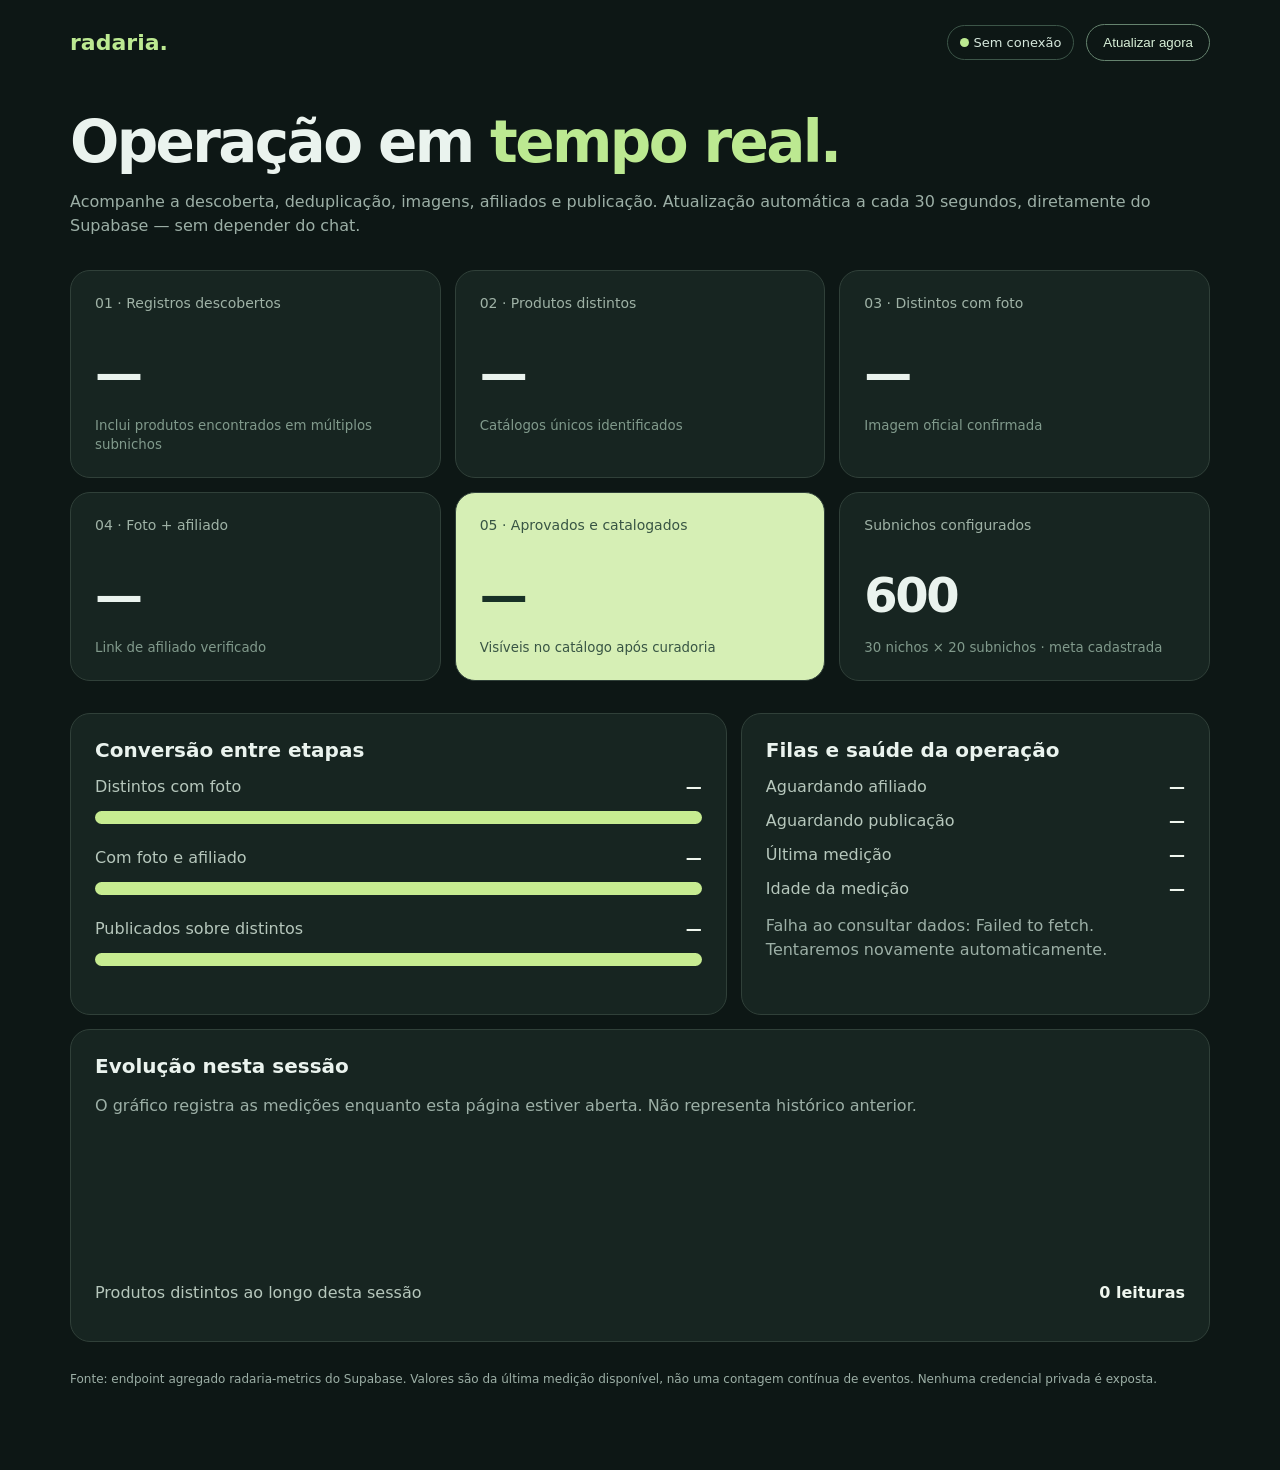
==== radaria/operacao.html @ ef7fac66 "Launch standalone live RadarIA pipeline operations dashboard" ====
<!doctype html>
<html lang="pt-BR"><head><meta charset="utf-8"><meta name="viewport" content="width=device-width,initial-scale=1"><meta name="theme-color" content="#101e1b"><title>RadarIA | Operação ao vivo</title>
<style>
:root{font-family:Inter,system-ui,-apple-system,sans-serif;color:#eaf3ee;background:#0d1715}*{box-sizing:border-box}body{margin:0}.shell{max-width:1180px;margin:auto;padding:24px 20px 70px}header{display:flex;align-items:center;justify-content:space-between;gap:14px;flex-wrap:wrap}a{color:#bce991}header a{text-decoration:none;font-weight:800;font-size:22px}h1{font-size:clamp(32px,5vw,58px);line-height:1.08;letter-spacing:-.045em;margin:50px 0 12px}p{color:#9cafa6;line-height:1.5}.top{display:flex;gap:12px;align-items:center;flex-wrap:wrap}.dot{width:9px;height:9px;background:#bce991;border-radius:50%;display:inline-block}.pill{border:1px solid #3c5548;padding:9px 12px;border-radius:100px;font-size:13px;color:#d6e8dd}.grid{display:grid;grid-template-columns:repeat(3,minmax(0,1fr));gap:14px;margin:32px 0}.card,.panel{background:#172521;border:1px solid #304039;border-radius:20px;padding:24px}.card span{display:block;color:#9fb2a6;font-size:14px;min-height:36px}.card strong{display:block;font-size:clamp(30px,4vw,48px);letter-spacing:-.05em;margin:14px 0}.card small{color:#819a8c}.card.primary{background:#d6efb5;color:#183126}.card.primary span,.card.primary small{color:#385544}.row{display:grid;grid-template-columns:1.4fr 1fr;gap:14px}.bar{height:13px;background:#30453b;border-radius:99px;overflow:hidden;margin:14px 0 24px}.bar>div{height:100%;background:#c7ec91;transition:width .6s}h2{margin:0 0 14px;font-size:20px}.pair{display:flex;justify-content:space-between;gap:12px;color:#b6c7bc;margin:15px 0}.pair strong{color:#eff6ee}button{border:1px solid #65836e;border-radius:100px;padding:10px 16px;background:transparent;color:#d8f0d8;cursor:pointer}button:hover{background:#2d4539}.warning{color:#ffc48b}#error{min-height:24px}.foot{font-size:12px;margin-top:28px}svg{width:100%;height:130px;overflow:visible}.chart{stroke:#bce991;fill:none;stroke-width:3;stroke-linecap:round;stroke-linejoin:round}@media(max-width:760px){.grid{grid-template-columns:repeat(2,minmax(0,1fr))}.row{grid-template-columns:1fr}.card,.panel{padding:17px}}@media(max-width:430px){.grid{grid-template-columns:1fr 1fr}.card strong{font-size:29px}.card span{font-size:12px}}
</style></head><body><div class="shell"><header><a href="./">radaria<span style="color:#bce991">.</span></a><div class="top"><span class="pill"><span class="dot"></span> <span id="status">Conectando</span></span><button id="refresh" type="button">Atualizar agora</button></div></header>
<h1>Operação em <span style="color:#bce991">tempo real.</span></h1><p>Acompanhe a descoberta, deduplicação, imagens, afiliados e publicação. Atualização automática a cada 30 segundos, diretamente do Supabase — sem depender do chat.</p>
<div class="grid" aria-live="polite">
<div class="card"><span>01 · Registros descobertos</span><strong id="discovered_records">—</strong><small>Inclui produtos encontrados em múltiplos subnichos</small></div>
<div class="card"><span>02 · Produtos distintos</span><strong id="distinct_products">—</strong><small>Catálogos únicos identificados</small></div>
<div class="card"><span>03 · Distintos com foto</span><strong id="distinct_with_photo">—</strong><small>Imagem oficial confirmada</small></div>
<div class="card"><span>04 · Foto + afiliado</span><strong id="distinct_with_photo_affiliate">—</strong><small>Link de afiliado verificado</small></div>
<div class="card primary"><span>05 · Aprovados e catalogados</span><strong id="approved_cataloged">—</strong><small>Visíveis no catálogo após curadoria</small></div>
<div class="card"><span>Subnichos configurados</span><strong>600</strong><small>30 nichos × 20 subnichos · meta cadastrada</small></div>
</div>
<div class="row"><section class="panel"><h2>Conversão entre etapas</h2><div class="pair"><span>Distintos com foto</span><strong id="photoRate">—</strong></div><div class="bar"><div id="photoBar"></div></div><div class="pair"><span>Com foto e afiliado</span><strong id="affiliateRate">—</strong></div><div class="bar"><div id="affiliateBar"></div></div><div class="pair"><span>Publicados sobre distintos</span><strong id="publishRate">—</strong></div><div class="bar"><div id="publishBar"></div></div></section>
<section class="panel"><h2>Filas e saúde da operação</h2><div class="pair"><span>Aguardando afiliado</span><strong id="affiliate_queue">—</strong></div><div class="pair"><span>Aguardando publicação</span><strong id="publication_queue">—</strong></div><div class="pair"><span>Última medição</span><strong id="measured">—</strong></div><div class="pair"><span>Idade da medição</span><strong id="lag">—</strong></div><p id="error" role="status"></p></section></div>
<section class="panel" style="margin-top:14px"><h2>Evolução nesta sessão</h2><p>O gráfico registra as medições enquanto esta página estiver aberta. Não representa histórico anterior.</p><svg viewBox="0 0 800 130" preserveAspectRatio="none" role="img" aria-label="Evolução dos produtos distintos"><polyline id="line" class="chart" points=""></polyline></svg><div class="pair"><span>Produtos distintos ao longo desta sessão</span><strong id="points">0 leituras</strong></div></section>
<p class="foot">Fonte: endpoint agregado radaria-metrics do Supabase. Valores são da última medição disponível, não uma contagem contínua de eventos. Nenhuma credencial privada é exposta.</p></div>
<script>
(()=>{'use strict';const api='https://btqbgzkhnfjskpvhjhgy.supabase.co/functions/v1/radaria-metrics';const ids=['discovered_records','distinct_products','distinct_with_photo','distinct_with_photo_affiliate','approved_cataloged','affiliate_queue','publication_queue'];const el=id=>document.getElementById(id);const fmt=n=>n.toLocaleString('pt-BR');let latest=null,points=[],busy=false;function percent(a,b){return b?100*a/b:0}function bar(id,v){el(id).style.width=Math.min(100,Math.max(0,v))+'%'}function render(){if(!latest)return;const d=latest;for(const k of ids)el(k).textContent=fmt(d[k]);for(const [label,b,part] of [['photoRate','photoBar','distinct_with_photo'],['affiliateRate','affiliateBar','distinct_with_photo_affiliate'],['publishRate','publishBar','approved_cataloged']]){const p=percent(d[part],d.distinct_products);el(label).textContent=p.toFixed(1).replace('.',',')+'%';bar(b,p)}const date=new Date(d.measured_at);el('measured').textContent=date.toLocaleString('pt-BR',{timeZone:'America/Sao_Paulo'});const mins=Math.max(0,Math.floor((Date.now()-date.getTime())/60000));el('lag').textContent=mins+' min';el('status').textContent=mins>30?'Dados atrasados':'Dados conectados';el('status').className=mins>30?'warning':'';if(mins>30)el('error').textContent='Atenção: nenhuma medição nova há mais de 30 minutos.';else el('error').textContent='';const values=points.map(p=>p.value),min=Math.min(...values),max=Math.max(...values),range=Math.max(1,max-min);el('line').setAttribute('points',values.map((v,i)=>(i*800/Math.max(1,values.length-1)).toFixed(1)+','+(118-(v-min)/range*105).toFixed(1)).join(' '));el('points').textContent=points.length+' leituras'}async function load(){if(busy)return;busy=true;try{const controller=new AbortController(),timeout=setTimeout(()=>controller.abort(),12000);let res;try{res=await fetch(api,{cache:'no-store',signal:controller.signal})}finally{clearTimeout(timeout)}if(!res.ok)throw Error('HTTP '+res.status);const d=await res.json();if(!ids.every(k=>Number.isSafeInteger(d[k])&&d[k]>=0)||!Number.isFinite(Date.parse(d.measured_at)))throw Error('Resposta inválida');if(d.distinct_with_photo>d.distinct_products||d.distinct_with_photo_affiliate>d.distinct_with_photo||d.approved_cataloged>d.distinct_products)throw Error('Métricas inconsistentes');latest=d;points.push({at:Date.now(),value:d.distinct_products});if(points.length>120)points.shift();render()}catch(err){el('status').textContent='Sem conexão';el('error').textContent='Falha ao consultar dados: '+err.message+'. Tentaremos novamente automaticamente.'}finally{busy=false}}el('refresh').addEventListener('click',load);load();setInterval(load,30000);setInterval(render,60000)})();
</script></body></html>
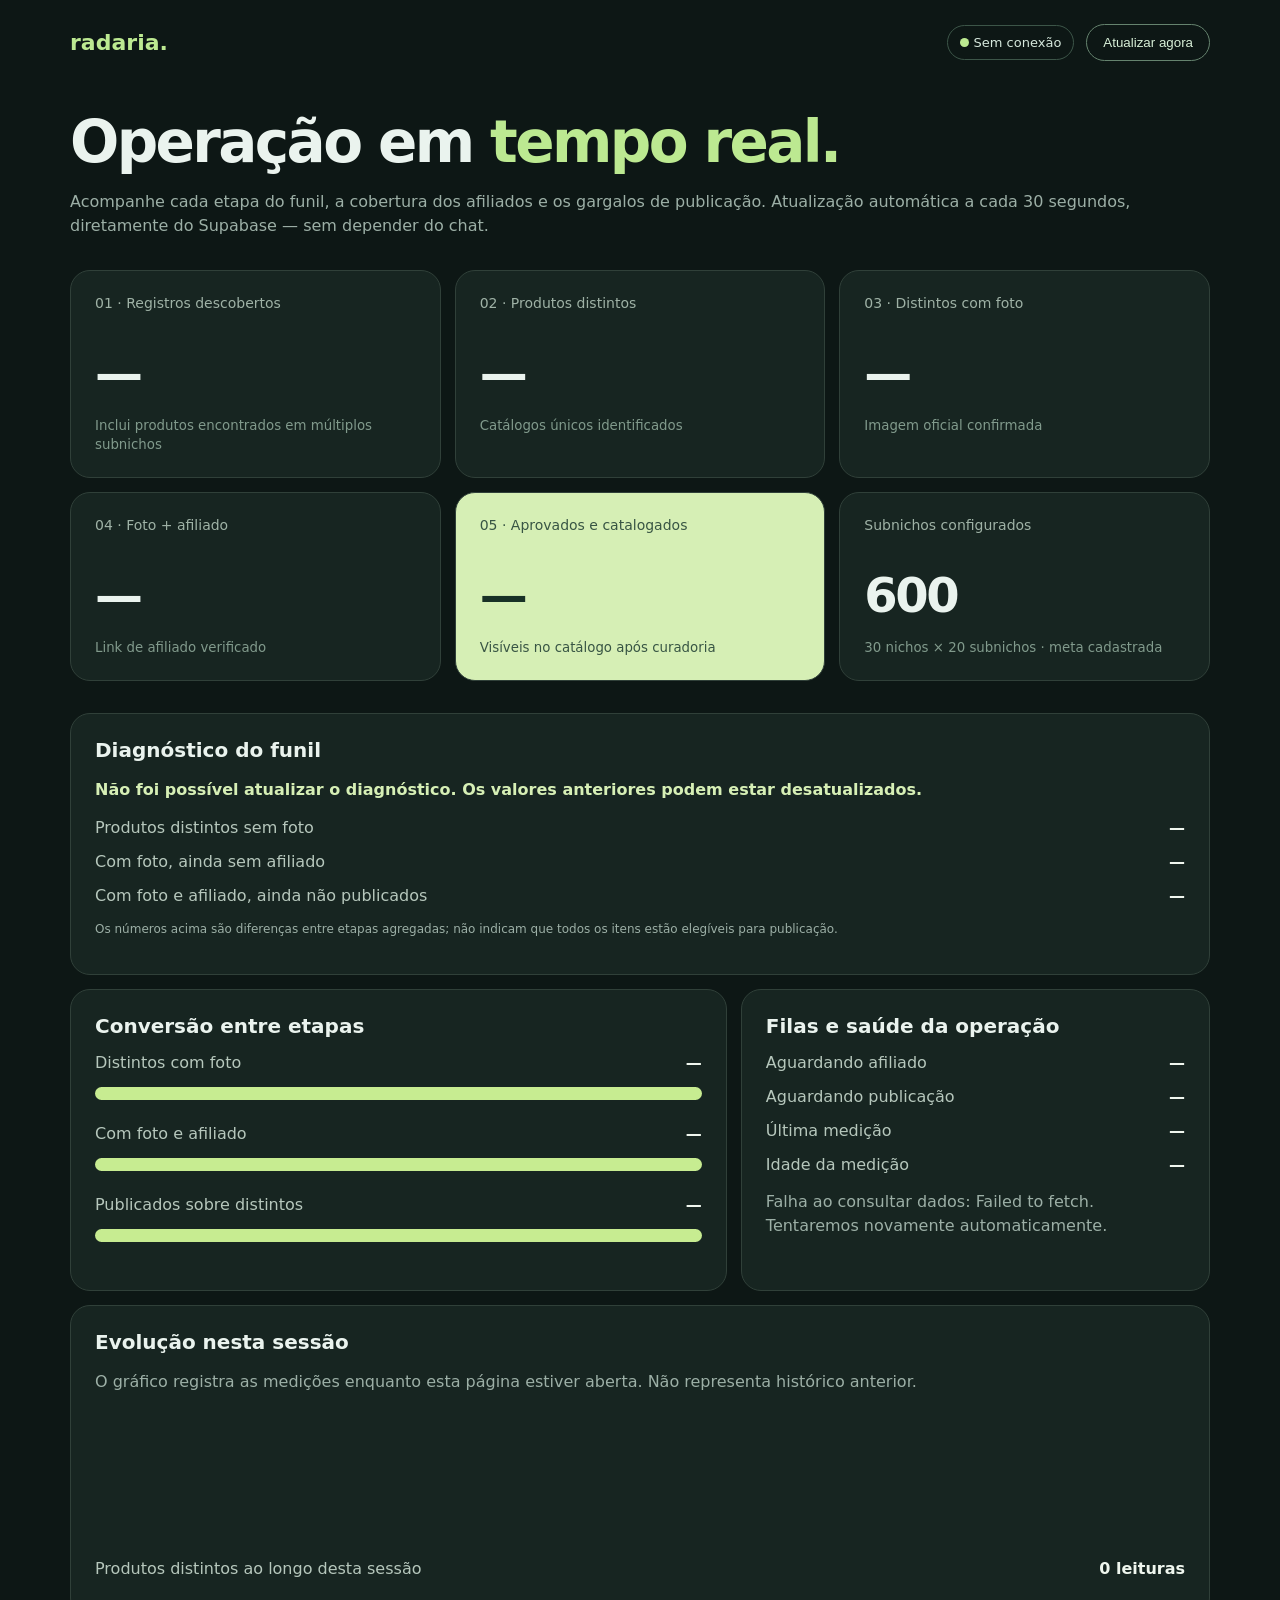
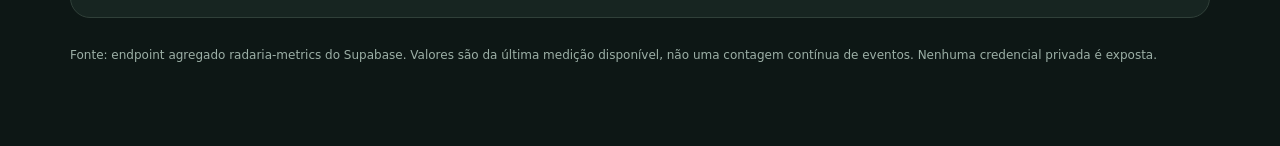
==== commit 85247b69: "Add mobile-friendly stage gap diagnosis and affiliate funnel visibility to RadarIA operations dashbo" ====
--- a/radaria/operacao.html
+++ b/radaria/operacao.html
@@ -1,9 +1,9 @@
 <!doctype html>
 <html lang="pt-BR"><head><meta charset="utf-8"><meta name="viewport" content="width=device-width,initial-scale=1"><meta name="theme-color" content="#101e1b"><title>RadarIA | Operação ao vivo</title>
 <style>
-:root{font-family:Inter,system-ui,-apple-system,sans-serif;color:#eaf3ee;background:#0d1715}*{box-sizing:border-box}body{margin:0}.shell{max-width:1180px;margin:auto;padding:24px 20px 70px}header{display:flex;align-items:center;justify-content:space-between;gap:14px;flex-wrap:wrap}a{color:#bce991}header a{text-decoration:none;font-weight:800;font-size:22px}h1{font-size:clamp(32px,5vw,58px);line-height:1.08;letter-spacing:-.045em;margin:50px 0 12px}p{color:#9cafa6;line-height:1.5}.top{display:flex;gap:12px;align-items:center;flex-wrap:wrap}.dot{width:9px;height:9px;background:#bce991;border-radius:50%;display:inline-block}.pill{border:1px solid #3c5548;padding:9px 12px;border-radius:100px;font-size:13px;color:#d6e8dd}.grid{display:grid;grid-template-columns:repeat(3,minmax(0,1fr));gap:14px;margin:32px 0}.card,.panel{background:#172521;border:1px solid #304039;border-radius:20px;padding:24px}.card span{display:block;color:#9fb2a6;font-size:14px;min-height:36px}.card strong{display:block;font-size:clamp(30px,4vw,48px);letter-spacing:-.05em;margin:14px 0}.card small{color:#819a8c}.card.primary{background:#d6efb5;color:#183126}.card.primary span,.card.primary small{color:#385544}.row{display:grid;grid-template-columns:1.4fr 1fr;gap:14px}.bar{height:13px;background:#30453b;border-radius:99px;overflow:hidden;margin:14px 0 24px}.bar>div{height:100%;background:#c7ec91;transition:width .6s}h2{margin:0 0 14px;font-size:20px}.pair{display:flex;justify-content:space-between;gap:12px;color:#b6c7bc;margin:15px 0}.pair strong{color:#eff6ee}button{border:1px solid #65836e;border-radius:100px;padding:10px 16px;background:transparent;color:#d8f0d8;cursor:pointer}button:hover{background:#2d4539}.warning{color:#ffc48b}#error{min-height:24px}.foot{font-size:12px;margin-top:28px}svg{width:100%;height:130px;overflow:visible}.chart{stroke:#bce991;fill:none;stroke-width:3;stroke-linecap:round;stroke-linejoin:round}@media(max-width:760px){.grid{grid-template-columns:repeat(2,minmax(0,1fr))}.row{grid-template-columns:1fr}.card,.panel{padding:17px}}@media(max-width:430px){.grid{grid-template-columns:1fr 1fr}.card strong{font-size:29px}.card span{font-size:12px}}
+:root{font-family:Inter,system-ui,-apple-system,sans-serif;color:#eaf3ee;background:#0d1715}*{box-sizing:border-box}body{margin:0}.shell{max-width:1180px;margin:auto;padding:24px 20px 70px}header{display:flex;align-items:center;justify-content:space-between;gap:14px;flex-wrap:wrap}a{color:#bce991}header a{text-decoration:none;font-weight:800;font-size:22px}h1{font-size:clamp(32px,5vw,58px);line-height:1.08;letter-spacing:-.045em;margin:50px 0 12px}p{color:#9cafa6;line-height:1.5}.top{display:flex;gap:12px;align-items:center;flex-wrap:wrap}.dot{width:9px;height:9px;background:#bce991;border-radius:50%;display:inline-block}.pill{border:1px solid #3c5548;padding:9px 12px;border-radius:100px;font-size:13px;color:#d6e8dd}.grid{display:grid;grid-template-columns:repeat(3,minmax(0,1fr));gap:14px;margin:32px 0}.card,.panel{background:#172521;border:1px solid #304039;border-radius:20px;padding:24px}.card span{display:block;color:#9fb2a6;font-size:14px;min-height:36px}.card strong{display:block;font-size:clamp(30px,4vw,48px);letter-spacing:-.05em;margin:14px 0}.card small{color:#819a8c}.card.primary{background:#d6efb5;color:#183126}.card.primary span,.card.primary small{color:#385544}.row{display:grid;grid-template-columns:1.4fr 1fr;gap:14px}.bar{height:13px;background:#30453b;border-radius:99px;overflow:hidden;margin:14px 0 24px}.bar>div{height:100%;background:#c7ec91;transition:width .6s}h2{margin:0 0 14px;font-size:20px}#diagnosis{color:#d6efb5;font-weight:600}.pair{display:flex;justify-content:space-between;gap:12px;color:#b6c7bc;margin:15px 0}.pair strong{color:#eff6ee}button{border:1px solid #65836e;border-radius:100px;padding:10px 16px;background:transparent;color:#d8f0d8;cursor:pointer}button:hover{background:#2d4539}.warning{color:#ffc48b}#error{min-height:24px}.foot{font-size:12px;margin-top:28px}svg{width:100%;height:130px;overflow:visible}.chart{stroke:#bce991;fill:none;stroke-width:3;stroke-linecap:round;stroke-linejoin:round}@media(max-width:760px){.grid{grid-template-columns:repeat(2,minmax(0,1fr))}.row{grid-template-columns:1fr}.card,.panel{padding:17px}}@media(max-width:430px){.grid{grid-template-columns:1fr 1fr}.card strong{font-size:29px}.card span{font-size:12px}}
 </style></head><body><div class="shell"><header><a href="./">radaria<span style="color:#bce991">.</span></a><div class="top"><span class="pill"><span class="dot"></span> <span id="status">Conectando</span></span><button id="refresh" type="button">Atualizar agora</button></div></header>
-<h1>Operação em <span style="color:#bce991">tempo real.</span></h1><p>Acompanhe a descoberta, deduplicação, imagens, afiliados e publicação. Atualização automática a cada 30 segundos, diretamente do Supabase — sem depender do chat.</p>
+<h1>Operação em <span style="color:#bce991">tempo real.</span></h1><p>Acompanhe cada etapa do funil, a cobertura dos afiliados e os gargalos de publicação. Atualização automática a cada 30 segundos, diretamente do Supabase — sem depender do chat.</p>
 <div class="grid" aria-live="polite">
 <div class="card"><span>01 · Registros descobertos</span><strong id="discovered_records">—</strong><small>Inclui produtos encontrados em múltiplos subnichos</small></div>
 <div class="card"><span>02 · Produtos distintos</span><strong id="distinct_products">—</strong><small>Catálogos únicos identificados</small></div>
@@ -12,10 +12,10 @@
 <div class="card primary"><span>05 · Aprovados e catalogados</span><strong id="approved_cataloged">—</strong><small>Visíveis no catálogo após curadoria</small></div>
 <div class="card"><span>Subnichos configurados</span><strong>600</strong><small>30 nichos × 20 subnichos · meta cadastrada</small></div>
 </div>
-<div class="row"><section class="panel"><h2>Conversão entre etapas</h2><div class="pair"><span>Distintos com foto</span><strong id="photoRate">—</strong></div><div class="bar"><div id="photoBar"></div></div><div class="pair"><span>Com foto e afiliado</span><strong id="affiliateRate">—</strong></div><div class="bar"><div id="affiliateBar"></div></div><div class="pair"><span>Publicados sobre distintos</span><strong id="publishRate">—</strong></div><div class="bar"><div id="publishBar"></div></div></section>
+<section class="panel" style="margin-bottom:14px" aria-label="Diagnóstico do funil"><h2>Diagnóstico do funil</h2><p id="diagnosis">Aguardando primeira medição.</p><div class="pair"><span>Produtos distintos sem foto</span><strong id="missingPhotos">—</strong></div><div class="pair"><span>Com foto, ainda sem afiliado</span><strong id="missingAffiliate">—</strong></div><div class="pair"><span>Com foto e afiliado, ainda não publicados</span><strong id="missingPublished">—</strong></div><p style="font-size:12px">Os números acima são diferenças entre etapas agregadas; não indicam que todos os itens estão elegíveis para publicação.</p></section><div class="row"><section class="panel"><h2>Conversão entre etapas</h2><div class="pair"><span>Distintos com foto</span><strong id="photoRate">—</strong></div><div class="bar"><div id="photoBar"></div></div><div class="pair"><span>Com foto e afiliado</span><strong id="affiliateRate">—</strong></div><div class="bar"><div id="affiliateBar"></div></div><div class="pair"><span>Publicados sobre distintos</span><strong id="publishRate">—</strong></div><div class="bar"><div id="publishBar"></div></div></section>
 <section class="panel"><h2>Filas e saúde da operação</h2><div class="pair"><span>Aguardando afiliado</span><strong id="affiliate_queue">—</strong></div><div class="pair"><span>Aguardando publicação</span><strong id="publication_queue">—</strong></div><div class="pair"><span>Última medição</span><strong id="measured">—</strong></div><div class="pair"><span>Idade da medição</span><strong id="lag">—</strong></div><p id="error" role="status"></p></section></div>
 <section class="panel" style="margin-top:14px"><h2>Evolução nesta sessão</h2><p>O gráfico registra as medições enquanto esta página estiver aberta. Não representa histórico anterior.</p><svg viewBox="0 0 800 130" preserveAspectRatio="none" role="img" aria-label="Evolução dos produtos distintos"><polyline id="line" class="chart" points=""></polyline></svg><div class="pair"><span>Produtos distintos ao longo desta sessão</span><strong id="points">0 leituras</strong></div></section>
 <p class="foot">Fonte: endpoint agregado radaria-metrics do Supabase. Valores são da última medição disponível, não uma contagem contínua de eventos. Nenhuma credencial privada é exposta.</p></div>
 <script>
-(()=>{'use strict';const api='https://btqbgzkhnfjskpvhjhgy.supabase.co/functions/v1/radaria-metrics';const ids=['discovered_records','distinct_products','distinct_with_photo','distinct_with_photo_affiliate','approved_cataloged','affiliate_queue','publication_queue'];const el=id=>document.getElementById(id);const fmt=n=>n.toLocaleString('pt-BR');let latest=null,points=[],busy=false;function percent(a,b){return b?100*a/b:0}function bar(id,v){el(id).style.width=Math.min(100,Math.max(0,v))+'%'}function render(){if(!latest)return;const d=latest;for(const k of ids)el(k).textContent=fmt(d[k]);for(const [label,b,part] of [['photoRate','photoBar','distinct_with_photo'],['affiliateRate','affiliateBar','distinct_with_photo_affiliate'],['publishRate','publishBar','approved_cataloged']]){const p=percent(d[part],d.distinct_products);el(label).textContent=p.toFixed(1).replace('.',',')+'%';bar(b,p)}const date=new Date(d.measured_at);el('measured').textContent=date.toLocaleString('pt-BR',{timeZone:'America/Sao_Paulo'});const mins=Math.max(0,Math.floor((Date.now()-date.getTime())/60000));el('lag').textContent=mins+' min';el('status').textContent=mins>30?'Dados atrasados':'Dados conectados';el('status').className=mins>30?'warning':'';if(mins>30)el('error').textContent='Atenção: nenhuma medição nova há mais de 30 minutos.';else el('error').textContent='';const values=points.map(p=>p.value),min=Math.min(...values),max=Math.max(...values),range=Math.max(1,max-min);el('line').setAttribute('points',values.map((v,i)=>(i*800/Math.max(1,values.length-1)).toFixed(1)+','+(118-(v-min)/range*105).toFixed(1)).join(' '));el('points').textContent=points.length+' leituras'}async function load(){if(busy)return;busy=true;try{const controller=new AbortController(),timeout=setTimeout(()=>controller.abort(),12000);let res;try{res=await fetch(api,{cache:'no-store',signal:controller.signal})}finally{clearTimeout(timeout)}if(!res.ok)throw Error('HTTP '+res.status);const d=await res.json();if(!ids.every(k=>Number.isSafeInteger(d[k])&&d[k]>=0)||!Number.isFinite(Date.parse(d.measured_at)))throw Error('Resposta inválida');if(d.distinct_with_photo>d.distinct_products||d.distinct_with_photo_affiliate>d.distinct_with_photo||d.approved_cataloged>d.distinct_products)throw Error('Métricas inconsistentes');latest=d;points.push({at:Date.now(),value:d.distinct_products});if(points.length>120)points.shift();render()}catch(err){el('status').textContent='Sem conexão';el('error').textContent='Falha ao consultar dados: '+err.message+'. Tentaremos novamente automaticamente.'}finally{busy=false}}el('refresh').addEventListener('click',load);load();setInterval(load,30000);setInterval(render,60000)})();
+(()=>{'use strict';const api='https://btqbgzkhnfjskpvhjhgy.supabase.co/functions/v1/radaria-metrics';const ids=['discovered_records','distinct_products','distinct_with_photo','distinct_with_photo_affiliate','approved_cataloged','affiliate_queue','publication_queue'];const el=id=>document.getElementById(id);const fmt=n=>n.toLocaleString('pt-BR');let latest=null,points=[],busy=false;function percent(a,b){return b?100*a/b:0}function bar(id,v){el(id).style.width=Math.min(100,Math.max(0,v))+'%'}function render(){if(!latest)return;const d=latest;for(const k of ids)el(k).textContent=fmt(d[k]);for(const [label,b,part] of [['photoRate','photoBar','distinct_with_photo'],['affiliateRate','affiliateBar','distinct_with_photo_affiliate'],['publishRate','publishBar','approved_cataloged']]){const p=percent(d[part],d.distinct_products);el(label).textContent=p.toFixed(1).replace('.',',')+'%';bar(b,p)}el('missingPhotos').textContent=fmt(d.distinct_products-d.distinct_with_photo);el('missingAffiliate').textContent=fmt(d.distinct_with_photo-d.distinct_with_photo_affiliate);el('missingPublished').textContent=fmt(Math.max(0,d.distinct_with_photo_affiliate-d.approved_cataloged));const gapPhoto=d.distinct_products-d.distinct_with_photo,gapAffiliate=d.distinct_with_photo-d.distinct_with_photo_affiliate,gapPublished=Math.max(0,d.distinct_with_photo_affiliate-d.approved_cataloged);const gaps=[{name:'imagens',value:gapPhoto},{name:'links de afiliado',value:gapAffiliate},{name:'publicação/curadoria',value:gapPublished}].sort((a,b)=>b.value-a.value);el('diagnosis').textContent='Maior lacuna entre etapas: '+gaps[0].name+' ('+fmt(gaps[0].value)+' produtos). A lacuna não equivale necessariamente a falha técnica.';const date=new Date(d.measured_at);el('measured').textContent=date.toLocaleString('pt-BR',{timeZone:'America/Sao_Paulo'});const mins=Math.max(0,Math.floor((Date.now()-date.getTime())/60000));el('lag').textContent=mins+' min';el('status').textContent=mins>30?'Dados atrasados':'Dados conectados';el('status').className=mins>30?'warning':'';if(mins>30)el('error').textContent='Atenção: nenhuma medição nova há mais de 30 minutos.';else el('error').textContent='';const values=points.map(p=>p.value),min=Math.min(...values),max=Math.max(...values),range=Math.max(1,max-min);el('line').setAttribute('points',values.map((v,i)=>(i*800/Math.max(1,values.length-1)).toFixed(1)+','+(118-(v-min)/range*105).toFixed(1)).join(' '));el('points').textContent=points.length+' leituras'}async function load(){if(busy)return;busy=true;try{const controller=new AbortController(),timeout=setTimeout(()=>controller.abort(),12000);let res;try{res=await fetch(api,{cache:'no-store',signal:controller.signal})}finally{clearTimeout(timeout)}if(!res.ok)throw Error('HTTP '+res.status);const d=await res.json();if(!ids.every(k=>Number.isSafeInteger(d[k])&&d[k]>=0)||!Number.isFinite(Date.parse(d.measured_at)))throw Error('Resposta inválida');if(d.distinct_with_photo>d.distinct_products||d.distinct_with_photo_affiliate>d.distinct_with_photo||d.approved_cataloged>d.distinct_products)throw Error('Métricas inconsistentes');latest=d;points.push({at:Date.now(),value:d.distinct_products});if(points.length>120)points.shift();render()}catch(err){el('status').textContent='Sem conexão';el('diagnosis').textContent='Não foi possível atualizar o diagnóstico. Os valores anteriores podem estar desatualizados.';el('error').textContent='Falha ao consultar dados: '+err.message+'. Tentaremos novamente automaticamente.'}finally{busy=false}}el('refresh').addEventListener('click',load);load();setInterval(load,30000);setInterval(render,60000)})();
 </script></body></html>
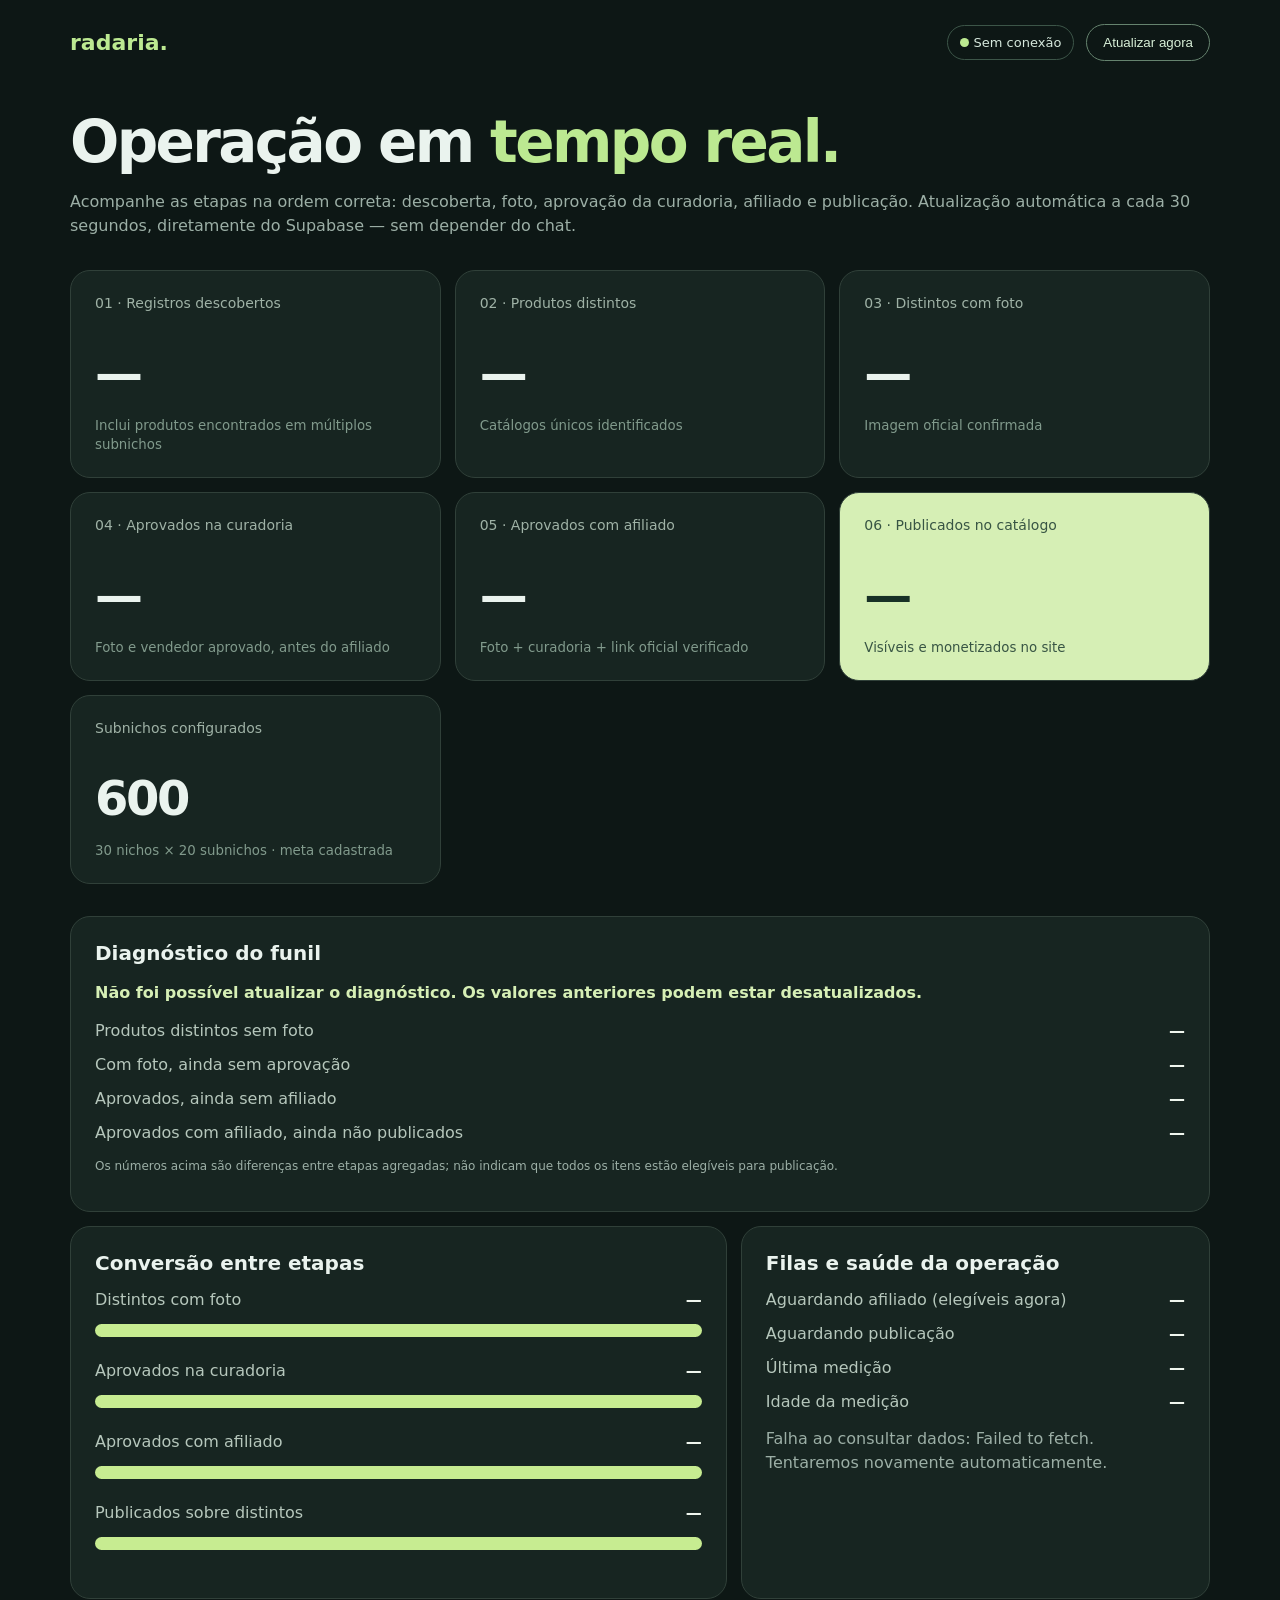
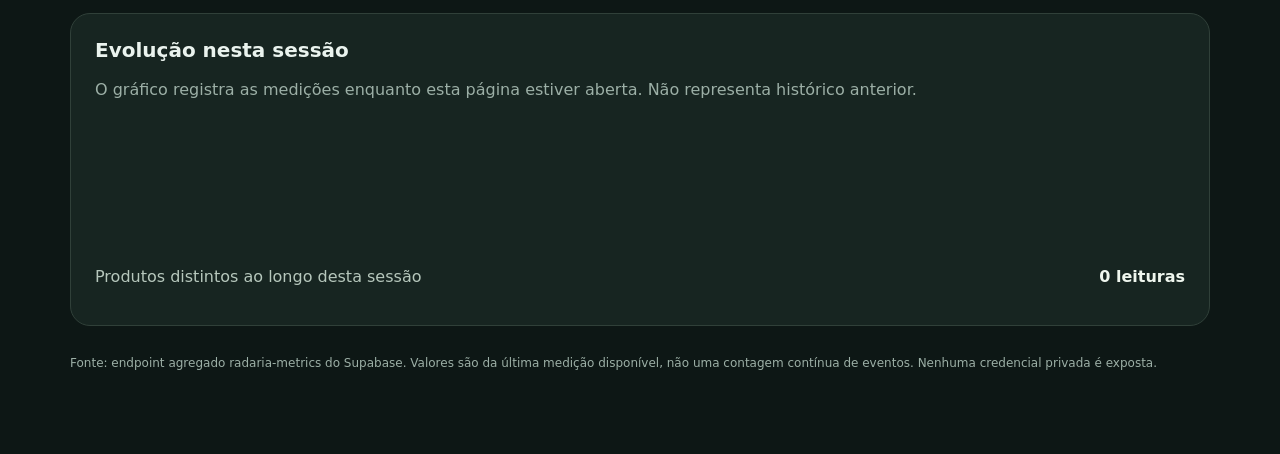
==== commit dacec1a9: "fix(radaria): correct full live operations funnel with curadoria approval ahead of affiliate and pub" ====
--- a/radaria/operacao.html
+++ b/radaria/operacao.html
@@ -3,19 +3,20 @@
 <style>
 :root{font-family:Inter,system-ui,-apple-system,sans-serif;color:#eaf3ee;background:#0d1715}*{box-sizing:border-box}body{margin:0}.shell{max-width:1180px;margin:auto;padding:24px 20px 70px}header{display:flex;align-items:center;justify-content:space-between;gap:14px;flex-wrap:wrap}a{color:#bce991}header a{text-decoration:none;font-weight:800;font-size:22px}h1{font-size:clamp(32px,5vw,58px);line-height:1.08;letter-spacing:-.045em;margin:50px 0 12px}p{color:#9cafa6;line-height:1.5}.top{display:flex;gap:12px;align-items:center;flex-wrap:wrap}.dot{width:9px;height:9px;background:#bce991;border-radius:50%;display:inline-block}.pill{border:1px solid #3c5548;padding:9px 12px;border-radius:100px;font-size:13px;color:#d6e8dd}.grid{display:grid;grid-template-columns:repeat(3,minmax(0,1fr));gap:14px;margin:32px 0}.card,.panel{background:#172521;border:1px solid #304039;border-radius:20px;padding:24px}.card span{display:block;color:#9fb2a6;font-size:14px;min-height:36px}.card strong{display:block;font-size:clamp(30px,4vw,48px);letter-spacing:-.05em;margin:14px 0}.card small{color:#819a8c}.card.primary{background:#d6efb5;color:#183126}.card.primary span,.card.primary small{color:#385544}.row{display:grid;grid-template-columns:1.4fr 1fr;gap:14px}.bar{height:13px;background:#30453b;border-radius:99px;overflow:hidden;margin:14px 0 24px}.bar>div{height:100%;background:#c7ec91;transition:width .6s}h2{margin:0 0 14px;font-size:20px}#diagnosis{color:#d6efb5;font-weight:600}.pair{display:flex;justify-content:space-between;gap:12px;color:#b6c7bc;margin:15px 0}.pair strong{color:#eff6ee}button{border:1px solid #65836e;border-radius:100px;padding:10px 16px;background:transparent;color:#d8f0d8;cursor:pointer}button:hover{background:#2d4539}.warning{color:#ffc48b}#error{min-height:24px}.foot{font-size:12px;margin-top:28px}svg{width:100%;height:130px;overflow:visible}.chart{stroke:#bce991;fill:none;stroke-width:3;stroke-linecap:round;stroke-linejoin:round}@media(max-width:760px){.grid{grid-template-columns:repeat(2,minmax(0,1fr))}.row{grid-template-columns:1fr}.card,.panel{padding:17px}}@media(max-width:430px){.grid{grid-template-columns:1fr 1fr}.card strong{font-size:29px}.card span{font-size:12px}}
 </style></head><body><div class="shell"><header><a href="./">radaria<span style="color:#bce991">.</span></a><div class="top"><span class="pill"><span class="dot"></span> <span id="status">Conectando</span></span><button id="refresh" type="button">Atualizar agora</button></div></header>
-<h1>Operação em <span style="color:#bce991">tempo real.</span></h1><p>Acompanhe cada etapa do funil, a cobertura dos afiliados e os gargalos de publicação. Atualização automática a cada 30 segundos, diretamente do Supabase — sem depender do chat.</p>
+<h1>Operação em <span style="color:#bce991">tempo real.</span></h1><p>Acompanhe as etapas na ordem correta: descoberta, foto, aprovação da curadoria, afiliado e publicação. Atualização automática a cada 30 segundos, diretamente do Supabase — sem depender do chat.</p>
 <div class="grid" aria-live="polite">
 <div class="card"><span>01 · Registros descobertos</span><strong id="discovered_records">—</strong><small>Inclui produtos encontrados em múltiplos subnichos</small></div>
 <div class="card"><span>02 · Produtos distintos</span><strong id="distinct_products">—</strong><small>Catálogos únicos identificados</small></div>
 <div class="card"><span>03 · Distintos com foto</span><strong id="distinct_with_photo">—</strong><small>Imagem oficial confirmada</small></div>
-<div class="card"><span>04 · Foto + afiliado</span><strong id="distinct_with_photo_affiliate">—</strong><small>Link de afiliado verificado</small></div>
-<div class="card primary"><span>05 · Aprovados e catalogados</span><strong id="approved_cataloged">—</strong><small>Visíveis no catálogo após curadoria</small></div>
+<div class="card"><span>04 · Aprovados na curadoria</span><strong id="distinct_with_photo_approved">—</strong><small>Foto e vendedor aprovado, antes do afiliado</small></div>
+<div class="card"><span>05 · Aprovados com afiliado</span><strong id="distinct_with_photo_affiliate">—</strong><small>Foto + curadoria + link oficial verificado</small></div>
+<div class="card primary"><span>06 · Publicados no catálogo</span><strong id="approved_cataloged">—</strong><small>Visíveis e monetizados no site</small></div>
 <div class="card"><span>Subnichos configurados</span><strong>600</strong><small>30 nichos × 20 subnichos · meta cadastrada</small></div>
 </div>
-<section class="panel" style="margin-bottom:14px" aria-label="Diagnóstico do funil"><h2>Diagnóstico do funil</h2><p id="diagnosis">Aguardando primeira medição.</p><div class="pair"><span>Produtos distintos sem foto</span><strong id="missingPhotos">—</strong></div><div class="pair"><span>Com foto, ainda sem afiliado</span><strong id="missingAffiliate">—</strong></div><div class="pair"><span>Com foto e afiliado, ainda não publicados</span><strong id="missingPublished">—</strong></div><p style="font-size:12px">Os números acima são diferenças entre etapas agregadas; não indicam que todos os itens estão elegíveis para publicação.</p></section><div class="row"><section class="panel"><h2>Conversão entre etapas</h2><div class="pair"><span>Distintos com foto</span><strong id="photoRate">—</strong></div><div class="bar"><div id="photoBar"></div></div><div class="pair"><span>Com foto e afiliado</span><strong id="affiliateRate">—</strong></div><div class="bar"><div id="affiliateBar"></div></div><div class="pair"><span>Publicados sobre distintos</span><strong id="publishRate">—</strong></div><div class="bar"><div id="publishBar"></div></div></section>
-<section class="panel"><h2>Filas e saúde da operação</h2><div class="pair"><span>Aguardando afiliado</span><strong id="affiliate_queue">—</strong></div><div class="pair"><span>Aguardando publicação</span><strong id="publication_queue">—</strong></div><div class="pair"><span>Última medição</span><strong id="measured">—</strong></div><div class="pair"><span>Idade da medição</span><strong id="lag">—</strong></div><p id="error" role="status"></p></section></div>
+<section class="panel" style="margin-bottom:14px" aria-label="Diagnóstico do funil"><h2>Diagnóstico do funil</h2><p id="diagnosis">Aguardando primeira medição.</p><div class="pair"><span>Produtos distintos sem foto</span><strong id="missingPhotos">—</strong></div><div class="pair"><span>Com foto, ainda sem aprovação</span><strong id="missingApproval">—</strong></div><div class="pair"><span>Aprovados, ainda sem afiliado</span><strong id="missingAffiliate">—</strong></div><div class="pair"><span>Aprovados com afiliado, ainda não publicados</span><strong id="missingPublished">—</strong></div><p style="font-size:12px">Os números acima são diferenças entre etapas agregadas; não indicam que todos os itens estão elegíveis para publicação.</p></section><div class="row"><section class="panel"><h2>Conversão entre etapas</h2><div class="pair"><span>Distintos com foto</span><strong id="photoRate">—</strong></div><div class="bar"><div id="photoBar"></div></div><div class="pair"><span>Aprovados na curadoria</span><strong id="approvalRate">—</strong></div><div class="bar"><div id="approvalBar"></div></div><div class="pair"><span>Aprovados com afiliado</span><strong id="affiliateRate">—</strong></div><div class="bar"><div id="affiliateBar"></div></div><div class="pair"><span>Publicados sobre distintos</span><strong id="publishRate">—</strong></div><div class="bar"><div id="publishBar"></div></div></section>
+<section class="panel"><h2>Filas e saúde da operação</h2><div class="pair"><span>Aguardando afiliado (elegíveis agora)</span><strong id="affiliate_queue">—</strong></div><div class="pair"><span>Aguardando publicação</span><strong id="publication_queue">—</strong></div><div class="pair"><span>Última medição</span><strong id="measured">—</strong></div><div class="pair"><span>Idade da medição</span><strong id="lag">—</strong></div><p id="error" role="status"></p></section></div>
 <section class="panel" style="margin-top:14px"><h2>Evolução nesta sessão</h2><p>O gráfico registra as medições enquanto esta página estiver aberta. Não representa histórico anterior.</p><svg viewBox="0 0 800 130" preserveAspectRatio="none" role="img" aria-label="Evolução dos produtos distintos"><polyline id="line" class="chart" points=""></polyline></svg><div class="pair"><span>Produtos distintos ao longo desta sessão</span><strong id="points">0 leituras</strong></div></section>
 <p class="foot">Fonte: endpoint agregado radaria-metrics do Supabase. Valores são da última medição disponível, não uma contagem contínua de eventos. Nenhuma credencial privada é exposta.</p></div>
 <script>
-(()=>{'use strict';const api='https://btqbgzkhnfjskpvhjhgy.supabase.co/functions/v1/radaria-metrics';const ids=['discovered_records','distinct_products','distinct_with_photo','distinct_with_photo_affiliate','approved_cataloged','affiliate_queue','publication_queue'];const el=id=>document.getElementById(id);const fmt=n=>n.toLocaleString('pt-BR');let latest=null,points=[],busy=false;function percent(a,b){return b?100*a/b:0}function bar(id,v){el(id).style.width=Math.min(100,Math.max(0,v))+'%'}function render(){if(!latest)return;const d=latest;for(const k of ids)el(k).textContent=fmt(d[k]);for(const [label,b,part] of [['photoRate','photoBar','distinct_with_photo'],['affiliateRate','affiliateBar','distinct_with_photo_affiliate'],['publishRate','publishBar','approved_cataloged']]){const p=percent(d[part],d.distinct_products);el(label).textContent=p.toFixed(1).replace('.',',')+'%';bar(b,p)}el('missingPhotos').textContent=fmt(d.distinct_products-d.distinct_with_photo);el('missingAffiliate').textContent=fmt(d.distinct_with_photo-d.distinct_with_photo_affiliate);el('missingPublished').textContent=fmt(Math.max(0,d.distinct_with_photo_affiliate-d.approved_cataloged));const gapPhoto=d.distinct_products-d.distinct_with_photo,gapAffiliate=d.distinct_with_photo-d.distinct_with_photo_affiliate,gapPublished=Math.max(0,d.distinct_with_photo_affiliate-d.approved_cataloged);const gaps=[{name:'imagens',value:gapPhoto},{name:'links de afiliado',value:gapAffiliate},{name:'publicação/curadoria',value:gapPublished}].sort((a,b)=>b.value-a.value);el('diagnosis').textContent='Maior lacuna entre etapas: '+gaps[0].name+' ('+fmt(gaps[0].value)+' produtos). A lacuna não equivale necessariamente a falha técnica.';const date=new Date(d.measured_at);el('measured').textContent=date.toLocaleString('pt-BR',{timeZone:'America/Sao_Paulo'});const mins=Math.max(0,Math.floor((Date.now()-date.getTime())/60000));el('lag').textContent=mins+' min';el('status').textContent=mins>30?'Dados atrasados':'Dados conectados';el('status').className=mins>30?'warning':'';if(mins>30)el('error').textContent='Atenção: nenhuma medição nova há mais de 30 minutos.';else el('error').textContent='';const values=points.map(p=>p.value),min=Math.min(...values),max=Math.max(...values),range=Math.max(1,max-min);el('line').setAttribute('points',values.map((v,i)=>(i*800/Math.max(1,values.length-1)).toFixed(1)+','+(118-(v-min)/range*105).toFixed(1)).join(' '));el('points').textContent=points.length+' leituras'}async function load(){if(busy)return;busy=true;try{const controller=new AbortController(),timeout=setTimeout(()=>controller.abort(),12000);let res;try{res=await fetch(api,{cache:'no-store',signal:controller.signal})}finally{clearTimeout(timeout)}if(!res.ok)throw Error('HTTP '+res.status);const d=await res.json();if(!ids.every(k=>Number.isSafeInteger(d[k])&&d[k]>=0)||!Number.isFinite(Date.parse(d.measured_at)))throw Error('Resposta inválida');if(d.distinct_with_photo>d.distinct_products||d.distinct_with_photo_affiliate>d.distinct_with_photo||d.approved_cataloged>d.distinct_products)throw Error('Métricas inconsistentes');latest=d;points.push({at:Date.now(),value:d.distinct_products});if(points.length>120)points.shift();render()}catch(err){el('status').textContent='Sem conexão';el('diagnosis').textContent='Não foi possível atualizar o diagnóstico. Os valores anteriores podem estar desatualizados.';el('error').textContent='Falha ao consultar dados: '+err.message+'. Tentaremos novamente automaticamente.'}finally{busy=false}}el('refresh').addEventListener('click',load);load();setInterval(load,30000);setInterval(render,60000)})();
+(()=>{'use strict';const api='https://btqbgzkhnfjskpvhjhgy.supabase.co/functions/v1/radaria-metrics';const ids=['discovered_records','distinct_products','distinct_with_photo','distinct_with_photo_approved','distinct_with_photo_affiliate','approved_cataloged','affiliate_queue','publication_queue'];const el=id=>document.getElementById(id);const fmt=n=>n.toLocaleString('pt-BR');let latest=null,points=[],busy=false;function percent(a,b){return b?100*a/b:0}function bar(id,v){el(id).style.width=Math.min(100,Math.max(0,v))+'%'}function render(){if(!latest)return;const d=latest;for(const k of ids)el(k).textContent=fmt(d[k]);for(const [label,b,part] of [['photoRate','photoBar','distinct_with_photo'],['approvalRate','approvalBar','distinct_with_photo_approved'],['affiliateRate','affiliateBar','distinct_with_photo_affiliate'],['publishRate','publishBar','approved_cataloged']]){const p=percent(d[part],d.distinct_products);el(label).textContent=p.toFixed(1).replace('.',',')+'%';bar(b,p)}el('missingPhotos').textContent=fmt(d.distinct_products-d.distinct_with_photo);el('missingApproval').textContent=fmt(d.distinct_with_photo-d.distinct_with_photo_approved);el('missingAffiliate').textContent=fmt(d.distinct_with_photo_approved-d.distinct_with_photo_affiliate);el('missingPublished').textContent=fmt(Math.max(0,d.distinct_with_photo_affiliate-d.approved_cataloged));const gapPhoto=d.distinct_products-d.distinct_with_photo,gapApproval=d.distinct_with_photo-d.distinct_with_photo_approved,gapAffiliate=d.distinct_with_photo_approved-d.distinct_with_photo_affiliate,gapPublished=d.distinct_with_photo_affiliate-d.approved_cataloged;const gaps=[{name:'imagens',value:gapPhoto},{name:'aprovação da curadoria',value:gapApproval},{name:'links de afiliado',value:gapAffiliate},{name:'publicação',value:gapPublished}].sort((a,b)=>b.value-a.value);el('diagnosis').textContent='Maior lacuna entre etapas: '+gaps[0].name+' ('+fmt(gaps[0].value)+' produtos). A lacuna não equivale necessariamente a falha técnica.';const date=new Date(d.measured_at);el('measured').textContent=date.toLocaleString('pt-BR',{timeZone:'America/Sao_Paulo'});const mins=Math.max(0,Math.floor((Date.now()-date.getTime())/60000));el('lag').textContent=mins+' min';el('status').textContent=mins>30?'Dados atrasados':'Dados conectados';el('status').className=mins>30?'warning':'';if(mins>30)el('error').textContent='Atenção: nenhuma medição nova há mais de 30 minutos.';else el('error').textContent='';const values=points.map(p=>p.value),min=Math.min(...values),max=Math.max(...values),range=Math.max(1,max-min);el('line').setAttribute('points',values.map((v,i)=>(i*800/Math.max(1,values.length-1)).toFixed(1)+','+(118-(v-min)/range*105).toFixed(1)).join(' '));el('points').textContent=points.length+' leituras'}async function load(){if(busy)return;busy=true;try{const controller=new AbortController(),timeout=setTimeout(()=>controller.abort(),12000);let res;try{res=await fetch(api,{cache:'no-store',signal:controller.signal})}finally{clearTimeout(timeout)}if(!res.ok)throw Error('HTTP '+res.status);const d=await res.json();if(!ids.every(k=>Number.isSafeInteger(d[k])&&d[k]>=0)||!Number.isFinite(Date.parse(d.measured_at)))throw Error('Resposta inválida');if(d.distinct_with_photo>d.distinct_products||d.distinct_with_photo_approved>d.distinct_with_photo||d.distinct_with_photo_affiliate>d.distinct_with_photo_approved||d.approved_cataloged>d.distinct_with_photo_affiliate)throw Error('Métricas inconsistentes');latest=d;points.push({at:Date.now(),value:d.distinct_products});if(points.length>120)points.shift();render()}catch(err){el('status').textContent='Sem conexão';el('diagnosis').textContent='Não foi possível atualizar o diagnóstico. Os valores anteriores podem estar desatualizados.';el('error').textContent='Falha ao consultar dados: '+err.message+'. Tentaremos novamente automaticamente.'}finally{busy=false}}el('refresh').addEventListener('click',load);load();setInterval(load,30000);setInterval(render,60000)})();
 </script></body></html>
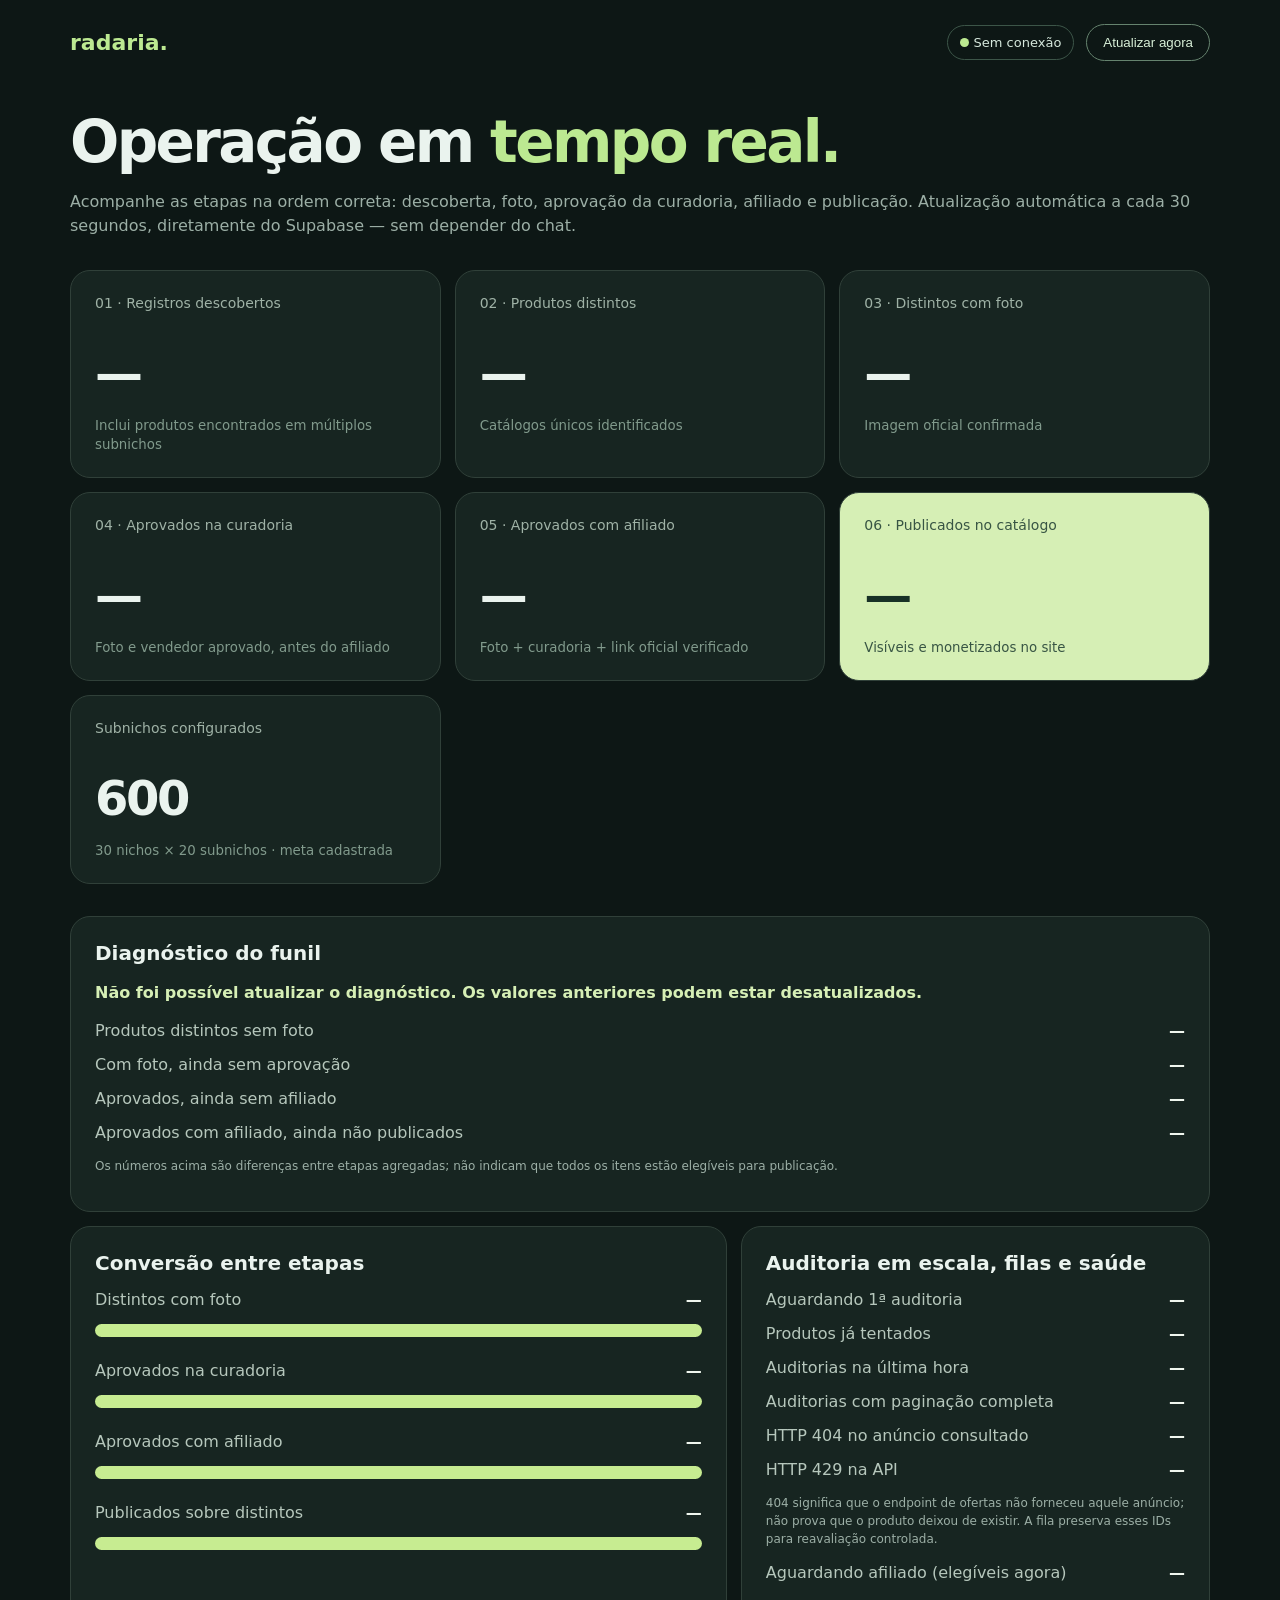
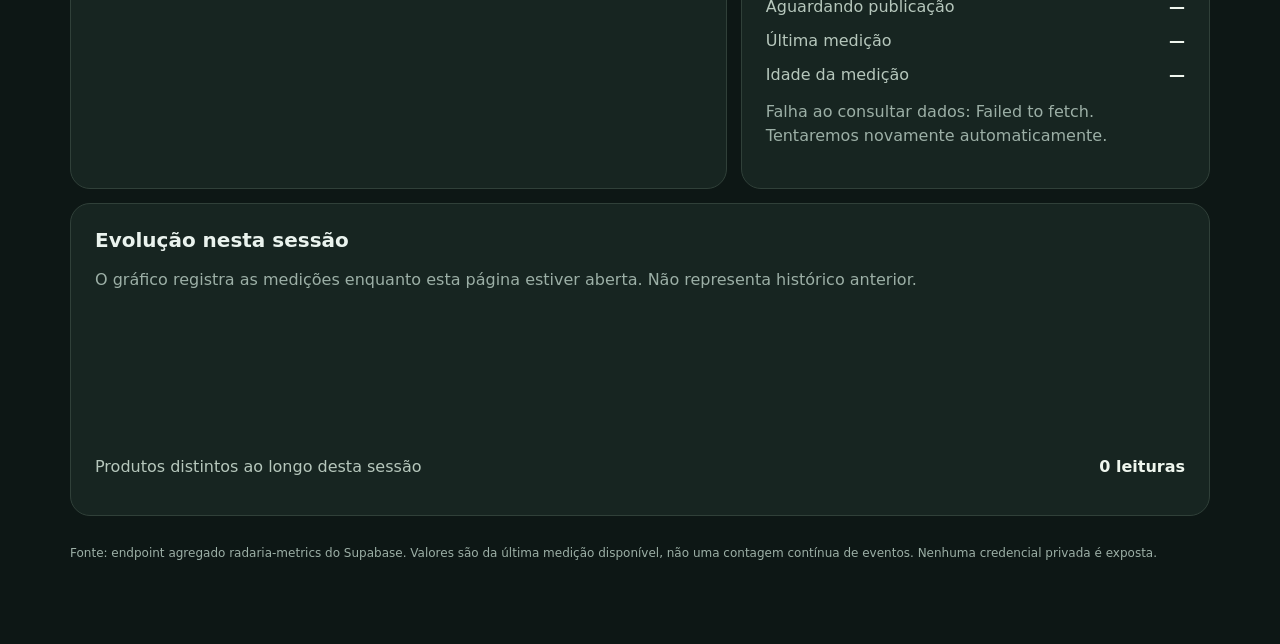
==== commit 027961e9: "feat(radaria): live audit backlog, 404/429 breakdown and last-hour throughput in operations dashboar" ====
--- a/radaria/operacao.html
+++ b/radaria/operacao.html
@@ -14,9 +14,16 @@
 <div class="card"><span>Subnichos configurados</span><strong>600</strong><small>30 nichos × 20 subnichos · meta cadastrada</small></div>
 </div>
 <section class="panel" style="margin-bottom:14px" aria-label="Diagnóstico do funil"><h2>Diagnóstico do funil</h2><p id="diagnosis">Aguardando primeira medição.</p><div class="pair"><span>Produtos distintos sem foto</span><strong id="missingPhotos">—</strong></div><div class="pair"><span>Com foto, ainda sem aprovação</span><strong id="missingApproval">—</strong></div><div class="pair"><span>Aprovados, ainda sem afiliado</span><strong id="missingAffiliate">—</strong></div><div class="pair"><span>Aprovados com afiliado, ainda não publicados</span><strong id="missingPublished">—</strong></div><p style="font-size:12px">Os números acima são diferenças entre etapas agregadas; não indicam que todos os itens estão elegíveis para publicação.</p></section><div class="row"><section class="panel"><h2>Conversão entre etapas</h2><div class="pair"><span>Distintos com foto</span><strong id="photoRate">—</strong></div><div class="bar"><div id="photoBar"></div></div><div class="pair"><span>Aprovados na curadoria</span><strong id="approvalRate">—</strong></div><div class="bar"><div id="approvalBar"></div></div><div class="pair"><span>Aprovados com afiliado</span><strong id="affiliateRate">—</strong></div><div class="bar"><div id="affiliateBar"></div></div><div class="pair"><span>Publicados sobre distintos</span><strong id="publishRate">—</strong></div><div class="bar"><div id="publishBar"></div></div></section>
-<section class="panel"><h2>Filas e saúde da operação</h2><div class="pair"><span>Aguardando afiliado (elegíveis agora)</span><strong id="affiliate_queue">—</strong></div><div class="pair"><span>Aguardando publicação</span><strong id="publication_queue">—</strong></div><div class="pair"><span>Última medição</span><strong id="measured">—</strong></div><div class="pair"><span>Idade da medição</span><strong id="lag">—</strong></div><p id="error" role="status"></p></section></div>
+<section class="panel"><h2>Auditoria em escala, filas e saúde</h2><div class="pair"><span>Aguardando 1ª auditoria</span><strong id="auditPending">—</strong></div>
+<div class="pair"><span>Produtos já tentados</span><strong id="audit_attempted">—</strong></div>
+<div class="pair"><span>Auditorias na última hora</span><strong id="audit_last_hour">—</strong></div>
+<div class="pair"><span>Auditorias com paginação completa</span><strong id="audit_completed">—</strong></div>
+<div class="pair"><span>HTTP 404 no anúncio consultado</span><strong id="audit_http_404">—</strong></div>
+<div class="pair"><span>HTTP 429 na API</span><strong id="audit_http_429">—</strong></div>
+<p style="font-size:12px">404 significa que o endpoint de ofertas não forneceu aquele anúncio; não prova que o produto deixou de existir. A fila preserva esses IDs para reavaliação controlada.</p>
+<div class="pair"><span>Aguardando afiliado (elegíveis agora)</span><strong id="affiliate_queue">—</strong></div><div class="pair"><span>Aguardando publicação</span><strong id="publication_queue">—</strong></div><div class="pair"><span>Última medição</span><strong id="measured">—</strong></div><div class="pair"><span>Idade da medição</span><strong id="lag">—</strong></div><p id="error" role="status"></p></section></div>
 <section class="panel" style="margin-top:14px"><h2>Evolução nesta sessão</h2><p>O gráfico registra as medições enquanto esta página estiver aberta. Não representa histórico anterior.</p><svg viewBox="0 0 800 130" preserveAspectRatio="none" role="img" aria-label="Evolução dos produtos distintos"><polyline id="line" class="chart" points=""></polyline></svg><div class="pair"><span>Produtos distintos ao longo desta sessão</span><strong id="points">0 leituras</strong></div></section>
 <p class="foot">Fonte: endpoint agregado radaria-metrics do Supabase. Valores são da última medição disponível, não uma contagem contínua de eventos. Nenhuma credencial privada é exposta.</p></div>
 <script>
-(()=>{'use strict';const api='https://btqbgzkhnfjskpvhjhgy.supabase.co/functions/v1/radaria-metrics';const ids=['discovered_records','distinct_products','distinct_with_photo','distinct_with_photo_approved','distinct_with_photo_affiliate','approved_cataloged','affiliate_queue','publication_queue'];const el=id=>document.getElementById(id);const fmt=n=>n.toLocaleString('pt-BR');let latest=null,points=[],busy=false;function percent(a,b){return b?100*a/b:0}function bar(id,v){el(id).style.width=Math.min(100,Math.max(0,v))+'%'}function render(){if(!latest)return;const d=latest;for(const k of ids)el(k).textContent=fmt(d[k]);for(const [label,b,part] of [['photoRate','photoBar','distinct_with_photo'],['approvalRate','approvalBar','distinct_with_photo_approved'],['affiliateRate','affiliateBar','distinct_with_photo_affiliate'],['publishRate','publishBar','approved_cataloged']]){const p=percent(d[part],d.distinct_products);el(label).textContent=p.toFixed(1).replace('.',',')+'%';bar(b,p)}el('missingPhotos').textContent=fmt(d.distinct_products-d.distinct_with_photo);el('missingApproval').textContent=fmt(d.distinct_with_photo-d.distinct_with_photo_approved);el('missingAffiliate').textContent=fmt(d.distinct_with_photo_approved-d.distinct_with_photo_affiliate);el('missingPublished').textContent=fmt(Math.max(0,d.distinct_with_photo_affiliate-d.approved_cataloged));const gapPhoto=d.distinct_products-d.distinct_with_photo,gapApproval=d.distinct_with_photo-d.distinct_with_photo_approved,gapAffiliate=d.distinct_with_photo_approved-d.distinct_with_photo_affiliate,gapPublished=d.distinct_with_photo_affiliate-d.approved_cataloged;const gaps=[{name:'imagens',value:gapPhoto},{name:'aprovação da curadoria',value:gapApproval},{name:'links de afiliado',value:gapAffiliate},{name:'publicação',value:gapPublished}].sort((a,b)=>b.value-a.value);el('diagnosis').textContent='Maior lacuna entre etapas: '+gaps[0].name+' ('+fmt(gaps[0].value)+' produtos). A lacuna não equivale necessariamente a falha técnica.';const date=new Date(d.measured_at);el('measured').textContent=date.toLocaleString('pt-BR',{timeZone:'America/Sao_Paulo'});const mins=Math.max(0,Math.floor((Date.now()-date.getTime())/60000));el('lag').textContent=mins+' min';el('status').textContent=mins>30?'Dados atrasados':'Dados conectados';el('status').className=mins>30?'warning':'';if(mins>30)el('error').textContent='Atenção: nenhuma medição nova há mais de 30 minutos.';else el('error').textContent='';const values=points.map(p=>p.value),min=Math.min(...values),max=Math.max(...values),range=Math.max(1,max-min);el('line').setAttribute('points',values.map((v,i)=>(i*800/Math.max(1,values.length-1)).toFixed(1)+','+(118-(v-min)/range*105).toFixed(1)).join(' '));el('points').textContent=points.length+' leituras'}async function load(){if(busy)return;busy=true;try{const controller=new AbortController(),timeout=setTimeout(()=>controller.abort(),12000);let res;try{res=await fetch(api,{cache:'no-store',signal:controller.signal})}finally{clearTimeout(timeout)}if(!res.ok)throw Error('HTTP '+res.status);const d=await res.json();if(!ids.every(k=>Number.isSafeInteger(d[k])&&d[k]>=0)||!Number.isFinite(Date.parse(d.measured_at)))throw Error('Resposta inválida');if(d.distinct_with_photo>d.distinct_products||d.distinct_with_photo_approved>d.distinct_with_photo||d.distinct_with_photo_affiliate>d.distinct_with_photo_approved||d.approved_cataloged>d.distinct_with_photo_affiliate)throw Error('Métricas inconsistentes');latest=d;points.push({at:Date.now(),value:d.distinct_products});if(points.length>120)points.shift();render()}catch(err){el('status').textContent='Sem conexão';el('diagnosis').textContent='Não foi possível atualizar o diagnóstico. Os valores anteriores podem estar desatualizados.';el('error').textContent='Falha ao consultar dados: '+err.message+'. Tentaremos novamente automaticamente.'}finally{busy=false}}el('refresh').addEventListener('click',load);load();setInterval(load,30000);setInterval(render,60000)})();
+(()=>{'use strict';const api='https://btqbgzkhnfjskpvhjhgy.supabase.co/functions/v1/radaria-metrics';const ids=['discovered_records','distinct_products','distinct_with_photo','distinct_with_photo_approved','distinct_with_photo_affiliate','approved_cataloged','affiliate_queue','publication_queue','audit_attempted','audit_last_hour','audit_completed','audit_http_404','audit_http_429'];const el=id=>document.getElementById(id);const fmt=n=>n.toLocaleString('pt-BR');let latest=null,points=[],busy=false;function percent(a,b){return b?100*a/b:0}function bar(id,v){el(id).style.width=Math.min(100,Math.max(0,v))+'%'}function render(){if(!latest)return;const d=latest;for(const k of ids)el(k).textContent=fmt(d[k]);el('auditPending').textContent=fmt(Math.max(0,d.distinct_products-d.audit_attempted));for(const [label,b,part] of [['photoRate','photoBar','distinct_with_photo'],['approvalRate','approvalBar','distinct_with_photo_approved'],['affiliateRate','affiliateBar','distinct_with_photo_affiliate'],['publishRate','publishBar','approved_cataloged']]){const p=percent(d[part],d.distinct_products);el(label).textContent=p.toFixed(1).replace('.',',')+'%';bar(b,p)}el('missingPhotos').textContent=fmt(d.distinct_products-d.distinct_with_photo);el('missingApproval').textContent=fmt(d.distinct_with_photo-d.distinct_with_photo_approved);el('missingAffiliate').textContent=fmt(d.distinct_with_photo_approved-d.distinct_with_photo_affiliate);el('missingPublished').textContent=fmt(Math.max(0,d.distinct_with_photo_affiliate-d.approved_cataloged));const gapPhoto=d.distinct_products-d.distinct_with_photo,gapApproval=d.distinct_with_photo-d.distinct_with_photo_approved,gapAffiliate=d.distinct_with_photo_approved-d.distinct_with_photo_affiliate,gapPublished=d.distinct_with_photo_affiliate-d.approved_cataloged;const gaps=[{name:'imagens',value:gapPhoto},{name:'aprovação da curadoria',value:gapApproval},{name:'links de afiliado',value:gapAffiliate},{name:'publicação',value:gapPublished}].sort((a,b)=>b.value-a.value);el('diagnosis').textContent='Maior lacuna entre etapas: '+gaps[0].name+' ('+fmt(gaps[0].value)+' produtos). A lacuna não equivale necessariamente a falha técnica.';const date=new Date(d.measured_at);el('measured').textContent=date.toLocaleString('pt-BR',{timeZone:'America/Sao_Paulo'});const mins=Math.max(0,Math.floor((Date.now()-date.getTime())/60000));el('lag').textContent=mins+' min';el('status').textContent=mins>30?'Dados atrasados':'Dados conectados';el('status').className=mins>30?'warning':'';if(mins>30)el('error').textContent='Atenção: nenhuma medição nova há mais de 30 minutos.';else el('error').textContent='';const values=points.map(p=>p.value),min=Math.min(...values),max=Math.max(...values),range=Math.max(1,max-min);el('line').setAttribute('points',values.map((v,i)=>(i*800/Math.max(1,values.length-1)).toFixed(1)+','+(118-(v-min)/range*105).toFixed(1)).join(' '));el('points').textContent=points.length+' leituras'}async function load(){if(busy)return;busy=true;try{const controller=new AbortController(),timeout=setTimeout(()=>controller.abort(),12000);let res;try{res=await fetch(api,{cache:'no-store',signal:controller.signal})}finally{clearTimeout(timeout)}if(!res.ok)throw Error('HTTP '+res.status);const d=await res.json();if(!ids.every(k=>Number.isSafeInteger(d[k])&&d[k]>=0)||!Number.isFinite(Date.parse(d.measured_at)))throw Error('Resposta inválida');if(d.distinct_with_photo>d.distinct_products||d.distinct_with_photo_approved>d.distinct_with_photo||d.distinct_with_photo_affiliate>d.distinct_with_photo_approved||d.approved_cataloged>d.distinct_with_photo_affiliate||d.audit_attempted>d.distinct_products||d.audit_http_404>d.audit_attempted||d.audit_completed>d.audit_attempted)throw Error('Métricas inconsistentes');latest=d;points.push({at:Date.now(),value:d.distinct_products});if(points.length>120)points.shift();render()}catch(err){el('status').textContent='Sem conexão';el('diagnosis').textContent='Não foi possível atualizar o diagnóstico. Os valores anteriores podem estar desatualizados.';el('error').textContent='Falha ao consultar dados: '+err.message+'. Tentaremos novamente automaticamente.'}finally{busy=false}}el('refresh').addEventListener('click',load);load();setInterval(load,30000);setInterval(render,60000)})();
 </script></body></html>
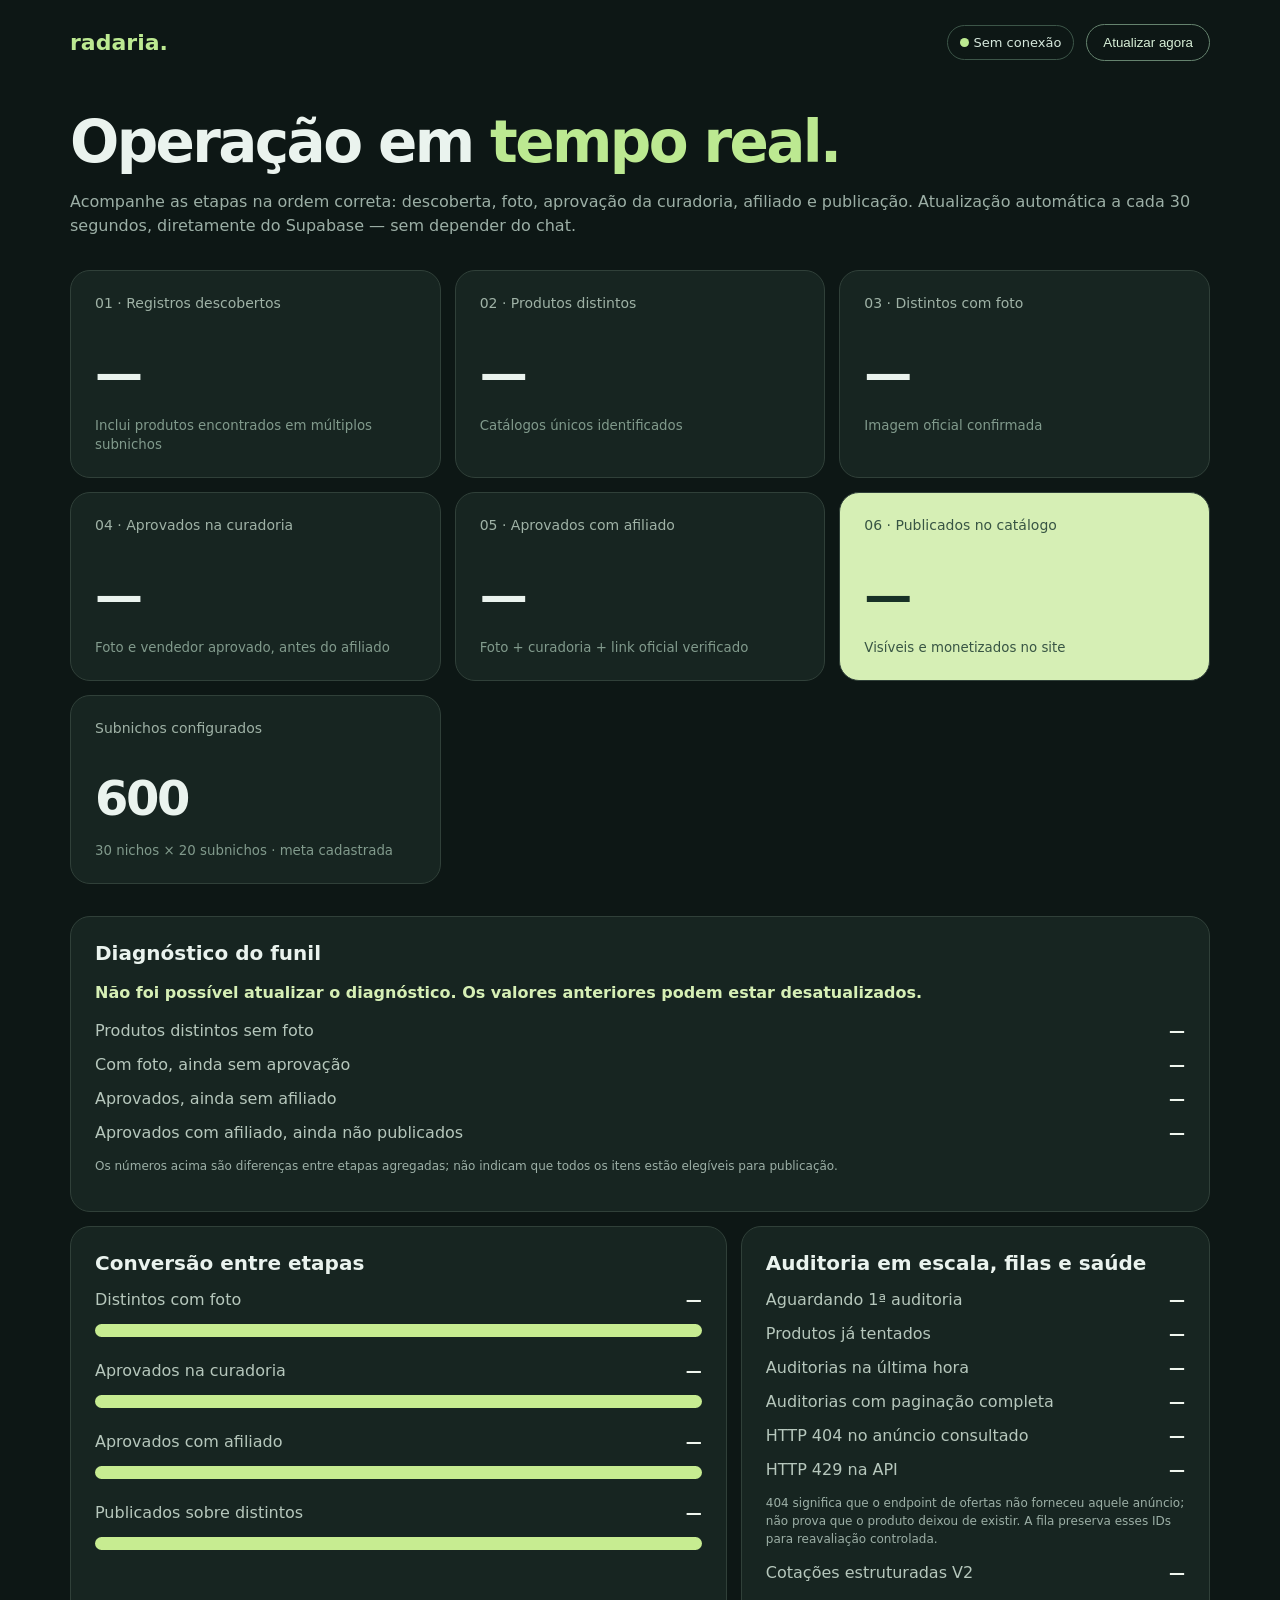
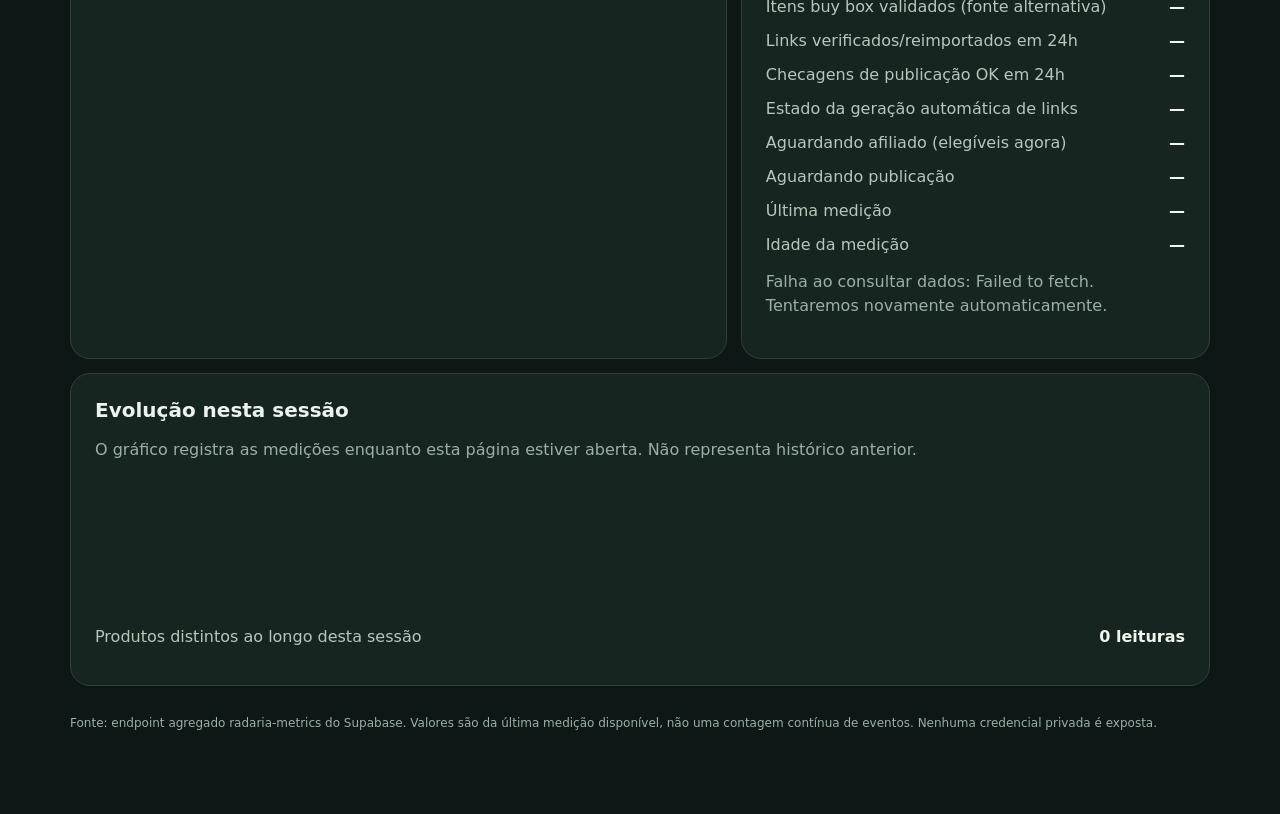
==== commit 137fc63f: "feat(radaria): expose live V2 quote throughput, source circuit, affiliate verified links and publish" ====
--- a/radaria/operacao.html
+++ b/radaria/operacao.html
@@ -21,9 +21,18 @@
 <div class="pair"><span>HTTP 404 no anúncio consultado</span><strong id="audit_http_404">—</strong></div>
 <div class="pair"><span>HTTP 429 na API</span><strong id="audit_http_429">—</strong></div>
 <p style="font-size:12px">404 significa que o endpoint de ofertas não forneceu aquele anúncio; não prova que o produto deixou de existir. A fila preserva esses IDs para reavaliação controlada.</p>
+<div class="pair"><span>Cotações estruturadas V2</span><strong id="seller_quotes_staged">—</strong></div>
+<div class="pair"><span>Itens buy box validados (fonte alternativa)</span><strong id="audit_buybox_verified">—</strong></div>
+<div class="pair"><span>Links verificados/reimportados em 24h</span><strong id="affiliate_links_verified_24h">—</strong></div>
+<div class="pair"><span>Checagens de publicação OK em 24h</span><strong id="publication_ok_24h">—</strong></div>
+<div class="pair"><span>Estado da geração automática de links</span><strong id="affiliateSourceStatus">—</strong></div>
 <div class="pair"><span>Aguardando afiliado (elegíveis agora)</span><strong id="affiliate_queue">—</strong></div><div class="pair"><span>Aguardando publicação</span><strong id="publication_queue">—</strong></div><div class="pair"><span>Última medição</span><strong id="measured">—</strong></div><div class="pair"><span>Idade da medição</span><strong id="lag">—</strong></div><p id="error" role="status"></p></section></div>
 <section class="panel" style="margin-top:14px"><h2>Evolução nesta sessão</h2><p>O gráfico registra as medições enquanto esta página estiver aberta. Não representa histórico anterior.</p><svg viewBox="0 0 800 130" preserveAspectRatio="none" role="img" aria-label="Evolução dos produtos distintos"><polyline id="line" class="chart" points=""></polyline></svg><div class="pair"><span>Produtos distintos ao longo desta sessão</span><strong id="points">0 leituras</strong></div></section>
 <p class="foot">Fonte: endpoint agregado radaria-metrics do Supabase. Valores são da última medição disponível, não uma contagem contínua de eventos. Nenhuma credencial privada é exposta.</p></div>
 <script>
-(()=>{'use strict';const api='https://btqbgzkhnfjskpvhjhgy.supabase.co/functions/v1/radaria-metrics';const ids=['discovered_records','distinct_products','distinct_with_photo','distinct_with_photo_approved','distinct_with_photo_affiliate','approved_cataloged','affiliate_queue','publication_queue','audit_attempted','audit_last_hour','audit_completed','audit_http_404','audit_http_429'];const el=id=>document.getElementById(id);const fmt=n=>n.toLocaleString('pt-BR');let latest=null,points=[],busy=false;function percent(a,b){return b?100*a/b:0}function bar(id,v){el(id).style.width=Math.min(100,Math.max(0,v))+'%'}function render(){if(!latest)return;const d=latest;for(const k of ids)el(k).textContent=fmt(d[k]);el('auditPending').textContent=fmt(Math.max(0,d.distinct_products-d.audit_attempted));for(const [label,b,part] of [['photoRate','photoBar','distinct_with_photo'],['approvalRate','approvalBar','distinct_with_photo_approved'],['affiliateRate','affiliateBar','distinct_with_photo_affiliate'],['publishRate','publishBar','approved_cataloged']]){const p=percent(d[part],d.distinct_products);el(label).textContent=p.toFixed(1).replace('.',',')+'%';bar(b,p)}el('missingPhotos').textContent=fmt(d.distinct_products-d.distinct_with_photo);el('missingApproval').textContent=fmt(d.distinct_with_photo-d.distinct_with_photo_approved);el('missingAffiliate').textContent=fmt(d.distinct_with_photo_approved-d.distinct_with_photo_affiliate);el('missingPublished').textContent=fmt(Math.max(0,d.distinct_with_photo_affiliate-d.approved_cataloged));const gapPhoto=d.distinct_products-d.distinct_with_photo,gapApproval=d.distinct_with_photo-d.distinct_with_photo_approved,gapAffiliate=d.distinct_with_photo_approved-d.distinct_with_photo_affiliate,gapPublished=d.distinct_with_photo_affiliate-d.approved_cataloged;const gaps=[{name:'imagens',value:gapPhoto},{name:'aprovação da curadoria',value:gapApproval},{name:'links de afiliado',value:gapAffiliate},{name:'publicação',value:gapPublished}].sort((a,b)=>b.value-a.value);el('diagnosis').textContent='Maior lacuna entre etapas: '+gaps[0].name+' ('+fmt(gaps[0].value)+' produtos). A lacuna não equivale necessariamente a falha técnica.';const date=new Date(d.measured_at);el('measured').textContent=date.toLocaleString('pt-BR',{timeZone:'America/Sao_Paulo'});const mins=Math.max(0,Math.floor((Date.now()-date.getTime())/60000));el('lag').textContent=mins+' min';el('status').textContent=mins>30?'Dados atrasados':'Dados conectados';el('status').className=mins>30?'warning':'';if(mins>30)el('error').textContent='Atenção: nenhuma medição nova há mais de 30 minutos.';else el('error').textContent='';const values=points.map(p=>p.value),min=Math.min(...values),max=Math.max(...values),range=Math.max(1,max-min);el('line').setAttribute('points',values.map((v,i)=>(i*800/Math.max(1,values.length-1)).toFixed(1)+','+(118-(v-min)/range*105).toFixed(1)).join(' '));el('points').textContent=points.length+' leituras'}async function load(){if(busy)return;busy=true;try{const controller=new AbortController(),timeout=setTimeout(()=>controller.abort(),12000);let res;try{res=await fetch(api,{cache:'no-store',signal:controller.signal})}finally{clearTimeout(timeout)}if(!res.ok)throw Error('HTTP '+res.status);const d=await res.json();if(!ids.every(k=>Number.isSafeInteger(d[k])&&d[k]>=0)||!Number.isFinite(Date.parse(d.measured_at)))throw Error('Resposta inválida');if(d.distinct_with_photo>d.distinct_products||d.distinct_with_photo_approved>d.distinct_with_photo||d.distinct_with_photo_affiliate>d.distinct_with_photo_approved||d.approved_cataloged>d.distinct_with_photo_affiliate||d.audit_attempted>d.distinct_products||d.audit_http_404>d.audit_attempted||d.audit_completed>d.audit_attempted)throw Error('Métricas inconsistentes');latest=d;points.push({at:Date.now(),value:d.distinct_products});if(points.length>120)points.shift();render()}catch(err){el('status').textContent='Sem conexão';el('diagnosis').textContent='Não foi possível atualizar o diagnóstico. Os valores anteriores podem estar desatualizados.';el('error').textContent='Falha ao consultar dados: '+err.message+'. Tentaremos novamente automaticamente.'}finally{busy=false}}el('refresh').addEventListener('click',load);load();setInterval(load,30000);setInterval(render,60000)})();
+(()=>{'use strict';const api='https://btqbgzkhnfjskpvhjhgy.supabase.co/functions/v1/radaria-metrics';const ids=['discovered_records','distinct_products','distinct_with_photo','distinct_with_photo_approved','distinct_with_photo_affiliate','approved_cataloged','affiliate_queue','publication_queue','audit_attempted','audit_last_hour','audit_completed','audit_http_404','audit_http_429','seller_quotes_staged','audit_buybox_verified','affiliate_links_verified_24h','publication_ok_24h'];const el=id=>document.getElementById(id);const fmt=n=>n.toLocaleString('pt-BR');let latest=null,points=[],busy=false;function percent(a,b){return b?100*a/b:0}function bar(id,v){el(id).style.width=Math.min(100,Math.max(0,v))+'%'}function render(){if(!latest)return;const d=latest;for(const k of ids)el(k).textContent=fmt(d[k]);const srcStatus=d.affiliate_source_paused?
+  'Pausada até '+new Date(d.affiliate_source_retry_at).toLocaleString('pt-BR',{timeZone:'America/Sao_Paulo'}):
+  'Liberada para canário (não garante API saudável)';
+el('affiliateSourceStatus').textContent=srcStatus;el('affiliateSourceStatus').className=d.affiliate_source_paused?'warning':'';
+el('auditPending').textContent=fmt(Math.max(0,d.distinct_products-d.audit_attempted));for(const [label,b,part] of [['photoRate','photoBar','distinct_with_photo'],['approvalRate','approvalBar','distinct_with_photo_approved'],['affiliateRate','affiliateBar','distinct_with_photo_affiliate'],['publishRate','publishBar','approved_cataloged']]){const p=percent(d[part],d.distinct_products);el(label).textContent=p.toFixed(1).replace('.',',')+'%';bar(b,p)}el('missingPhotos').textContent=fmt(d.distinct_products-d.distinct_with_photo);el('missingApproval').textContent=fmt(d.distinct_with_photo-d.distinct_with_photo_approved);el('missingAffiliate').textContent=fmt(d.distinct_with_photo_approved-d.distinct_with_photo_affiliate);el('missingPublished').textContent=fmt(Math.max(0,d.distinct_with_photo_affiliate-d.approved_cataloged));const gapPhoto=d.distinct_products-d.distinct_with_photo,gapApproval=d.distinct_with_photo-d.distinct_with_photo_approved,gapAffiliate=d.distinct_with_photo_approved-d.distinct_with_photo_affiliate,gapPublished=d.distinct_with_photo_affiliate-d.approved_cataloged;const gaps=[{name:'imagens',value:gapPhoto},{name:'aprovação da curadoria',value:gapApproval},{name:'links de afiliado',value:gapAffiliate},{name:'publicação',value:gapPublished}].sort((a,b)=>b.value-a.value);el('diagnosis').textContent='Maior lacuna entre etapas: '+gaps[0].name+' ('+fmt(gaps[0].value)+' produtos). A lacuna não equivale necessariamente a falha técnica.';const date=new Date(d.measured_at);el('measured').textContent=date.toLocaleString('pt-BR',{timeZone:'America/Sao_Paulo'});const mins=Math.max(0,Math.floor((Date.now()-date.getTime())/60000));el('lag').textContent=mins+' min';el('status').textContent=mins>30?'Dados atrasados':'Dados conectados';el('status').className=mins>30?'warning':'';if(mins>30)el('error').textContent='Atenção: nenhuma medição nova há mais de 30 minutos.';else el('error').textContent='';const values=points.map(p=>p.value),min=Math.min(...values),max=Math.max(...values),range=Math.max(1,max-min);el('line').setAttribute('points',values.map((v,i)=>(i*800/Math.max(1,values.length-1)).toFixed(1)+','+(118-(v-min)/range*105).toFixed(1)).join(' '));el('points').textContent=points.length+' leituras'}async function load(){if(busy)return;busy=true;try{const controller=new AbortController(),timeout=setTimeout(()=>controller.abort(),12000);let res;try{res=await fetch(api,{cache:'no-store',signal:controller.signal})}finally{clearTimeout(timeout)}if(!res.ok)throw Error('HTTP '+res.status);const d=await res.json();if(!ids.every(k=>Number.isSafeInteger(d[k])&&d[k]>=0)||!Number.isFinite(Date.parse(d.measured_at)))throw Error('Resposta inválida');if(d.distinct_with_photo>d.distinct_products||d.distinct_with_photo_approved>d.distinct_with_photo||d.distinct_with_photo_affiliate>d.distinct_with_photo_approved||d.approved_cataloged>d.distinct_with_photo_affiliate||d.audit_attempted>d.distinct_products||d.audit_http_404>d.audit_attempted||d.audit_completed>d.audit_attempted)throw Error('Métricas inconsistentes');latest=d;points.push({at:Date.now(),value:d.distinct_products});if(points.length>120)points.shift();render()}catch(err){el('status').textContent='Sem conexão';el('diagnosis').textContent='Não foi possível atualizar o diagnóstico. Os valores anteriores podem estar desatualizados.';el('error').textContent='Falha ao consultar dados: '+err.message+'. Tentaremos novamente automaticamente.'}finally{busy=false}}el('refresh').addEventListener('click',load);load();setInterval(load,30000);setInterval(render,60000)})();
 </script></body></html>
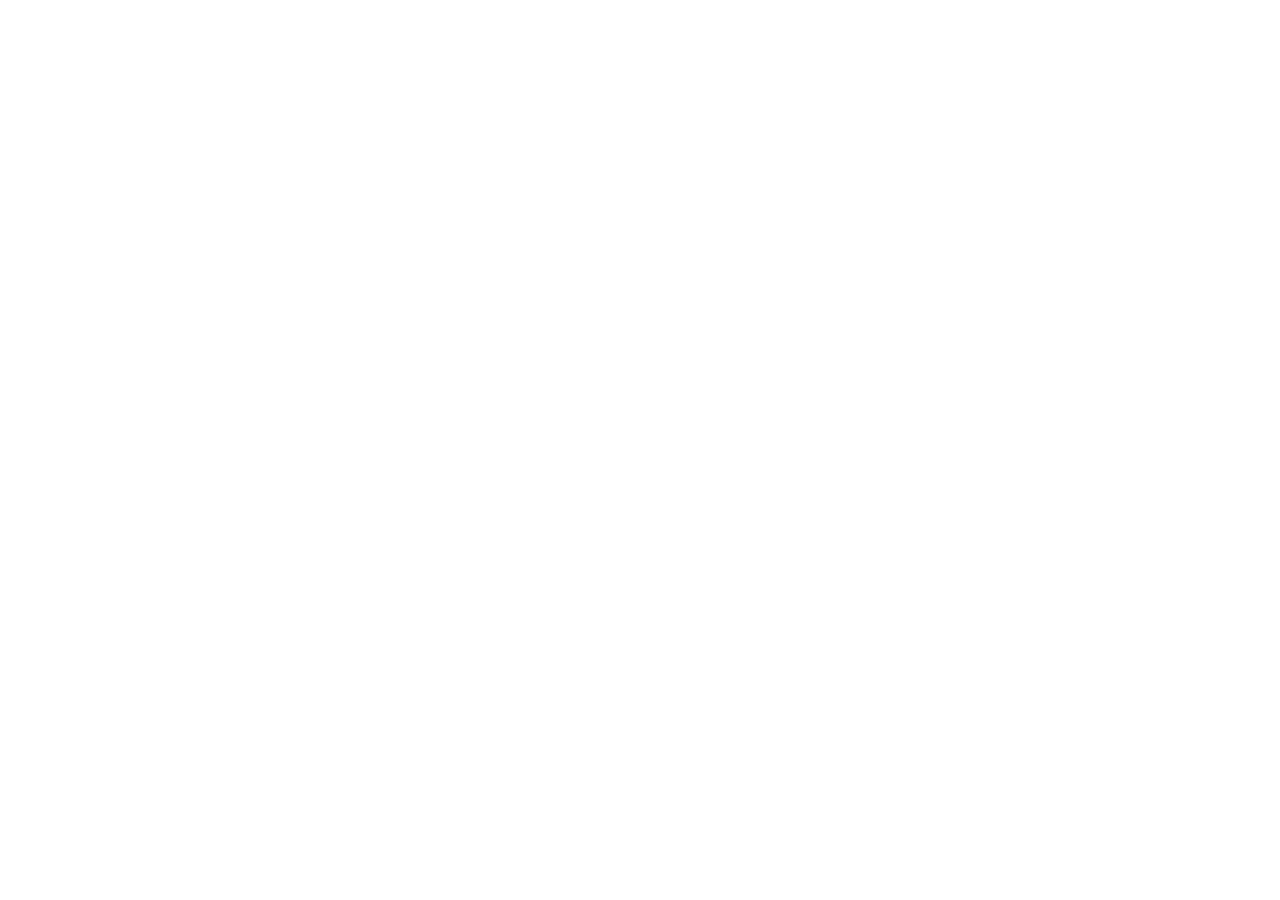
==== commit 032b016d: "radaria/operacao: redireciona para radaria-site/operacao" ====
--- a/radaria/operacao.html
+++ b/radaria/operacao.html
@@ -1,38 +1,16 @@
 <!doctype html>
-<html lang="pt-BR"><head><meta charset="utf-8"><meta name="viewport" content="width=device-width,initial-scale=1"><meta name="theme-color" content="#101e1b"><title>RadarIA | Operação ao vivo</title>
-<style>
-:root{font-family:Inter,system-ui,-apple-system,sans-serif;color:#eaf3ee;background:#0d1715}*{box-sizing:border-box}body{margin:0}.shell{max-width:1180px;margin:auto;padding:24px 20px 70px}header{display:flex;align-items:center;justify-content:space-between;gap:14px;flex-wrap:wrap}a{color:#bce991}header a{text-decoration:none;font-weight:800;font-size:22px}h1{font-size:clamp(32px,5vw,58px);line-height:1.08;letter-spacing:-.045em;margin:50px 0 12px}p{color:#9cafa6;line-height:1.5}.top{display:flex;gap:12px;align-items:center;flex-wrap:wrap}.dot{width:9px;height:9px;background:#bce991;border-radius:50%;display:inline-block}.pill{border:1px solid #3c5548;padding:9px 12px;border-radius:100px;font-size:13px;color:#d6e8dd}.grid{display:grid;grid-template-columns:repeat(3,minmax(0,1fr));gap:14px;margin:32px 0}.card,.panel{background:#172521;border:1px solid #304039;border-radius:20px;padding:24px}.card span{display:block;color:#9fb2a6;font-size:14px;min-height:36px}.card strong{display:block;font-size:clamp(30px,4vw,48px);letter-spacing:-.05em;margin:14px 0}.card small{color:#819a8c}.card.primary{background:#d6efb5;color:#183126}.card.primary span,.card.primary small{color:#385544}.row{display:grid;grid-template-columns:1.4fr 1fr;gap:14px}.bar{height:13px;background:#30453b;border-radius:99px;overflow:hidden;margin:14px 0 24px}.bar>div{height:100%;background:#c7ec91;transition:width .6s}h2{margin:0 0 14px;font-size:20px}#diagnosis{color:#d6efb5;font-weight:600}.pair{display:flex;justify-content:space-between;gap:12px;color:#b6c7bc;margin:15px 0}.pair strong{color:#eff6ee}button{border:1px solid #65836e;border-radius:100px;padding:10px 16px;background:transparent;color:#d8f0d8;cursor:pointer}button:hover{background:#2d4539}.warning{color:#ffc48b}#error{min-height:24px}.foot{font-size:12px;margin-top:28px}svg{width:100%;height:130px;overflow:visible}.chart{stroke:#bce991;fill:none;stroke-width:3;stroke-linecap:round;stroke-linejoin:round}@media(max-width:760px){.grid{grid-template-columns:repeat(2,minmax(0,1fr))}.row{grid-template-columns:1fr}.card,.panel{padding:17px}}@media(max-width:430px){.grid{grid-template-columns:1fr 1fr}.card strong{font-size:29px}.card span{font-size:12px}}
-</style></head><body><div class="shell"><header><a href="./">radaria<span style="color:#bce991">.</span></a><div class="top"><span class="pill"><span class="dot"></span> <span id="status">Conectando</span></span><button id="refresh" type="button">Atualizar agora</button></div></header>
-<h1>Operação em <span style="color:#bce991">tempo real.</span></h1><p>Acompanhe as etapas na ordem correta: descoberta, foto, aprovação da curadoria, afiliado e publicação. Atualização automática a cada 30 segundos, diretamente do Supabase — sem depender do chat.</p>
-<div class="grid" aria-live="polite">
-<div class="card"><span>01 · Registros descobertos</span><strong id="discovered_records">—</strong><small>Inclui produtos encontrados em múltiplos subnichos</small></div>
-<div class="card"><span>02 · Produtos distintos</span><strong id="distinct_products">—</strong><small>Catálogos únicos identificados</small></div>
-<div class="card"><span>03 · Distintos com foto</span><strong id="distinct_with_photo">—</strong><small>Imagem oficial confirmada</small></div>
-<div class="card"><span>04 · Aprovados na curadoria</span><strong id="distinct_with_photo_approved">—</strong><small>Foto e vendedor aprovado, antes do afiliado</small></div>
-<div class="card"><span>05 · Aprovados com afiliado</span><strong id="distinct_with_photo_affiliate">—</strong><small>Foto + curadoria + link oficial verificado</small></div>
-<div class="card primary"><span>06 · Publicados no catálogo</span><strong id="approved_cataloged">—</strong><small>Visíveis e monetizados no site</small></div>
-<div class="card"><span>Subnichos configurados</span><strong>600</strong><small>30 nichos × 20 subnichos · meta cadastrada</small></div>
-</div>
-<section class="panel" style="margin-bottom:14px" aria-label="Diagnóstico do funil"><h2>Diagnóstico do funil</h2><p id="diagnosis">Aguardando primeira medição.</p><div class="pair"><span>Produtos distintos sem foto</span><strong id="missingPhotos">—</strong></div><div class="pair"><span>Com foto, ainda sem aprovação</span><strong id="missingApproval">—</strong></div><div class="pair"><span>Aprovados, ainda sem afiliado</span><strong id="missingAffiliate">—</strong></div><div class="pair"><span>Aprovados com afiliado, ainda não publicados</span><strong id="missingPublished">—</strong></div><p style="font-size:12px">Os números acima são diferenças entre etapas agregadas; não indicam que todos os itens estão elegíveis para publicação.</p></section><div class="row"><section class="panel"><h2>Conversão entre etapas</h2><div class="pair"><span>Distintos com foto</span><strong id="photoRate">—</strong></div><div class="bar"><div id="photoBar"></div></div><div class="pair"><span>Aprovados na curadoria</span><strong id="approvalRate">—</strong></div><div class="bar"><div id="approvalBar"></div></div><div class="pair"><span>Aprovados com afiliado</span><strong id="affiliateRate">—</strong></div><div class="bar"><div id="affiliateBar"></div></div><div class="pair"><span>Publicados sobre distintos</span><strong id="publishRate">—</strong></div><div class="bar"><div id="publishBar"></div></div></section>
-<section class="panel"><h2>Auditoria em escala, filas e saúde</h2><div class="pair"><span>Aguardando 1ª auditoria</span><strong id="auditPending">—</strong></div>
-<div class="pair"><span>Produtos já tentados</span><strong id="audit_attempted">—</strong></div>
-<div class="pair"><span>Auditorias na última hora</span><strong id="audit_last_hour">—</strong></div>
-<div class="pair"><span>Auditorias com paginação completa</span><strong id="audit_completed">—</strong></div>
-<div class="pair"><span>HTTP 404 no anúncio consultado</span><strong id="audit_http_404">—</strong></div>
-<div class="pair"><span>HTTP 429 na API</span><strong id="audit_http_429">—</strong></div>
-<p style="font-size:12px">404 significa que o endpoint de ofertas não forneceu aquele anúncio; não prova que o produto deixou de existir. A fila preserva esses IDs para reavaliação controlada.</p>
-<div class="pair"><span>Cotações estruturadas V2</span><strong id="seller_quotes_staged">—</strong></div>
-<div class="pair"><span>Itens buy box validados (fonte alternativa)</span><strong id="audit_buybox_verified">—</strong></div>
-<div class="pair"><span>Links verificados/reimportados em 24h</span><strong id="affiliate_links_verified_24h">—</strong></div>
-<div class="pair"><span>Checagens de publicação OK em 24h</span><strong id="publication_ok_24h">—</strong></div>
-<div class="pair"><span>Estado da geração automática de links</span><strong id="affiliateSourceStatus">—</strong></div>
-<div class="pair"><span>Aguardando afiliado (elegíveis agora)</span><strong id="affiliate_queue">—</strong></div><div class="pair"><span>Aguardando publicação</span><strong id="publication_queue">—</strong></div><div class="pair"><span>Última medição</span><strong id="measured">—</strong></div><div class="pair"><span>Idade da medição</span><strong id="lag">—</strong></div><p id="error" role="status"></p></section></div>
-<section class="panel" style="margin-top:14px"><h2>Evolução nesta sessão</h2><p>O gráfico registra as medições enquanto esta página estiver aberta. Não representa histórico anterior.</p><svg viewBox="0 0 800 130" preserveAspectRatio="none" role="img" aria-label="Evolução dos produtos distintos"><polyline id="line" class="chart" points=""></polyline></svg><div class="pair"><span>Produtos distintos ao longo desta sessão</span><strong id="points">0 leituras</strong></div></section>
-<p class="foot">Fonte: endpoint agregado radaria-metrics do Supabase. Valores são da última medição disponível, não uma contagem contínua de eventos. Nenhuma credencial privada é exposta.</p></div>
-<script>
-(()=>{'use strict';const api='https://btqbgzkhnfjskpvhjhgy.supabase.co/functions/v1/radaria-metrics';const ids=['discovered_records','distinct_products','distinct_with_photo','distinct_with_photo_approved','distinct_with_photo_affiliate','approved_cataloged','affiliate_queue','publication_queue','audit_attempted','audit_last_hour','audit_completed','audit_http_404','audit_http_429','seller_quotes_staged','audit_buybox_verified','affiliate_links_verified_24h','publication_ok_24h'];const el=id=>document.getElementById(id);const fmt=n=>n.toLocaleString('pt-BR');let latest=null,points=[],busy=false;function percent(a,b){return b?100*a/b:0}function bar(id,v){el(id).style.width=Math.min(100,Math.max(0,v))+'%'}function render(){if(!latest)return;const d=latest;for(const k of ids)el(k).textContent=fmt(d[k]);const srcStatus=d.affiliate_source_paused?
-  'Pausada até '+new Date(d.affiliate_source_retry_at).toLocaleString('pt-BR',{timeZone:'America/Sao_Paulo'}):
-  'Liberada para canário (não garante API saudável)';
-el('affiliateSourceStatus').textContent=srcStatus;el('affiliateSourceStatus').className=d.affiliate_source_paused?'warning':'';
-el('auditPending').textContent=fmt(Math.max(0,d.distinct_products-d.audit_attempted));for(const [label,b,part] of [['photoRate','photoBar','distinct_with_photo'],['approvalRate','approvalBar','distinct_with_photo_approved'],['affiliateRate','affiliateBar','distinct_with_photo_affiliate'],['publishRate','publishBar','approved_cataloged']]){const p=percent(d[part],d.distinct_products);el(label).textContent=p.toFixed(1).replace('.',',')+'%';bar(b,p)}el('missingPhotos').textContent=fmt(d.distinct_products-d.distinct_with_photo);el('missingApproval').textContent=fmt(d.distinct_with_photo-d.distinct_with_photo_approved);el('missingAffiliate').textContent=fmt(d.distinct_with_photo_approved-d.distinct_with_photo_affiliate);el('missingPublished').textContent=fmt(Math.max(0,d.distinct_with_photo_affiliate-d.approved_cataloged));const gapPhoto=d.distinct_products-d.distinct_with_photo,gapApproval=d.distinct_with_photo-d.distinct_with_photo_approved,gapAffiliate=d.distinct_with_photo_approved-d.distinct_with_photo_affiliate,gapPublished=d.distinct_with_photo_affiliate-d.approved_cataloged;const gaps=[{name:'imagens',value:gapPhoto},{name:'aprovação da curadoria',value:gapApproval},{name:'links de afiliado',value:gapAffiliate},{name:'publicação',value:gapPublished}].sort((a,b)=>b.value-a.value);el('diagnosis').textContent='Maior lacuna entre etapas: '+gaps[0].name+' ('+fmt(gaps[0].value)+' produtos). A lacuna não equivale necessariamente a falha técnica.';const date=new Date(d.measured_at);el('measured').textContent=date.toLocaleString('pt-BR',{timeZone:'America/Sao_Paulo'});const mins=Math.max(0,Math.floor((Date.now()-date.getTime())/60000));el('lag').textContent=mins+' min';el('status').textContent=mins>30?'Dados atrasados':'Dados conectados';el('status').className=mins>30?'warning':'';if(mins>30)el('error').textContent='Atenção: nenhuma medição nova há mais de 30 minutos.';else el('error').textContent='';const values=points.map(p=>p.value),min=Math.min(...values),max=Math.max(...values),range=Math.max(1,max-min);el('line').setAttribute('points',values.map((v,i)=>(i*800/Math.max(1,values.length-1)).toFixed(1)+','+(118-(v-min)/range*105).toFixed(1)).join(' '));el('points').textContent=points.length+' leituras'}async function load(){if(busy)return;busy=true;try{const controller=new AbortController(),timeout=setTimeout(()=>controller.abort(),12000);let res;try{res=await fetch(api,{cache:'no-store',signal:controller.signal})}finally{clearTimeout(timeout)}if(!res.ok)throw Error('HTTP '+res.status);const d=await res.json();if(!ids.every(k=>Number.isSafeInteger(d[k])&&d[k]>=0)||!Number.isFinite(Date.parse(d.measured_at)))throw Error('Resposta inválida');if(d.distinct_with_photo>d.distinct_products||d.distinct_with_photo_approved>d.distinct_with_photo||d.distinct_with_photo_affiliate>d.distinct_with_photo_approved||d.approved_cataloged>d.distinct_with_photo_affiliate||d.audit_attempted>d.distinct_products||d.audit_http_404>d.audit_attempted||d.audit_completed>d.audit_attempted)throw Error('Métricas inconsistentes');latest=d;points.push({at:Date.now(),value:d.distinct_products});if(points.length>120)points.shift();render()}catch(err){el('status').textContent='Sem conexão';el('diagnosis').textContent='Não foi possível atualizar o diagnóstico. Os valores anteriores podem estar desatualizados.';el('error').textContent='Falha ao consultar dados: '+err.message+'. Tentaremos novamente automaticamente.'}finally{busy=false}}el('refresh').addEventListener('click',load);load();setInterval(load,30000);setInterval(render,60000)})();
-</script></body></html>+<html lang="pt-BR">
+<head>
+<meta charset="utf-8">
+<meta name="viewport" content="width=device-width,initial-scale=1">
+<title>RadarIA | Operação mudou de endereço</title>
+<link rel="canonical" href="https://lsventura.github.io/radaria-site/operacao/">
+<meta http-equiv="refresh" content="0; url=https://lsventura.github.io/radaria-site/operacao/">
+<meta name="robots" content="noindex">
+<script>location.replace("https://lsventura.github.io/radaria-site/operacao/");</script>
+<style>body{font-family:system-ui,sans-serif;background:#0d1715;color:#eaf3ee;display:grid;place-items:center;min-height:100vh;margin:0}a{color:#bce991}</style>
+</head>
+<body>
+<p>O painel de operação do RadarIA mudou para <a href="https://lsventura.github.io/radaria-site/operacao/">lsventura.github.io/radaria-site/operacao/</a>.</p>
+</body>
+</html>
